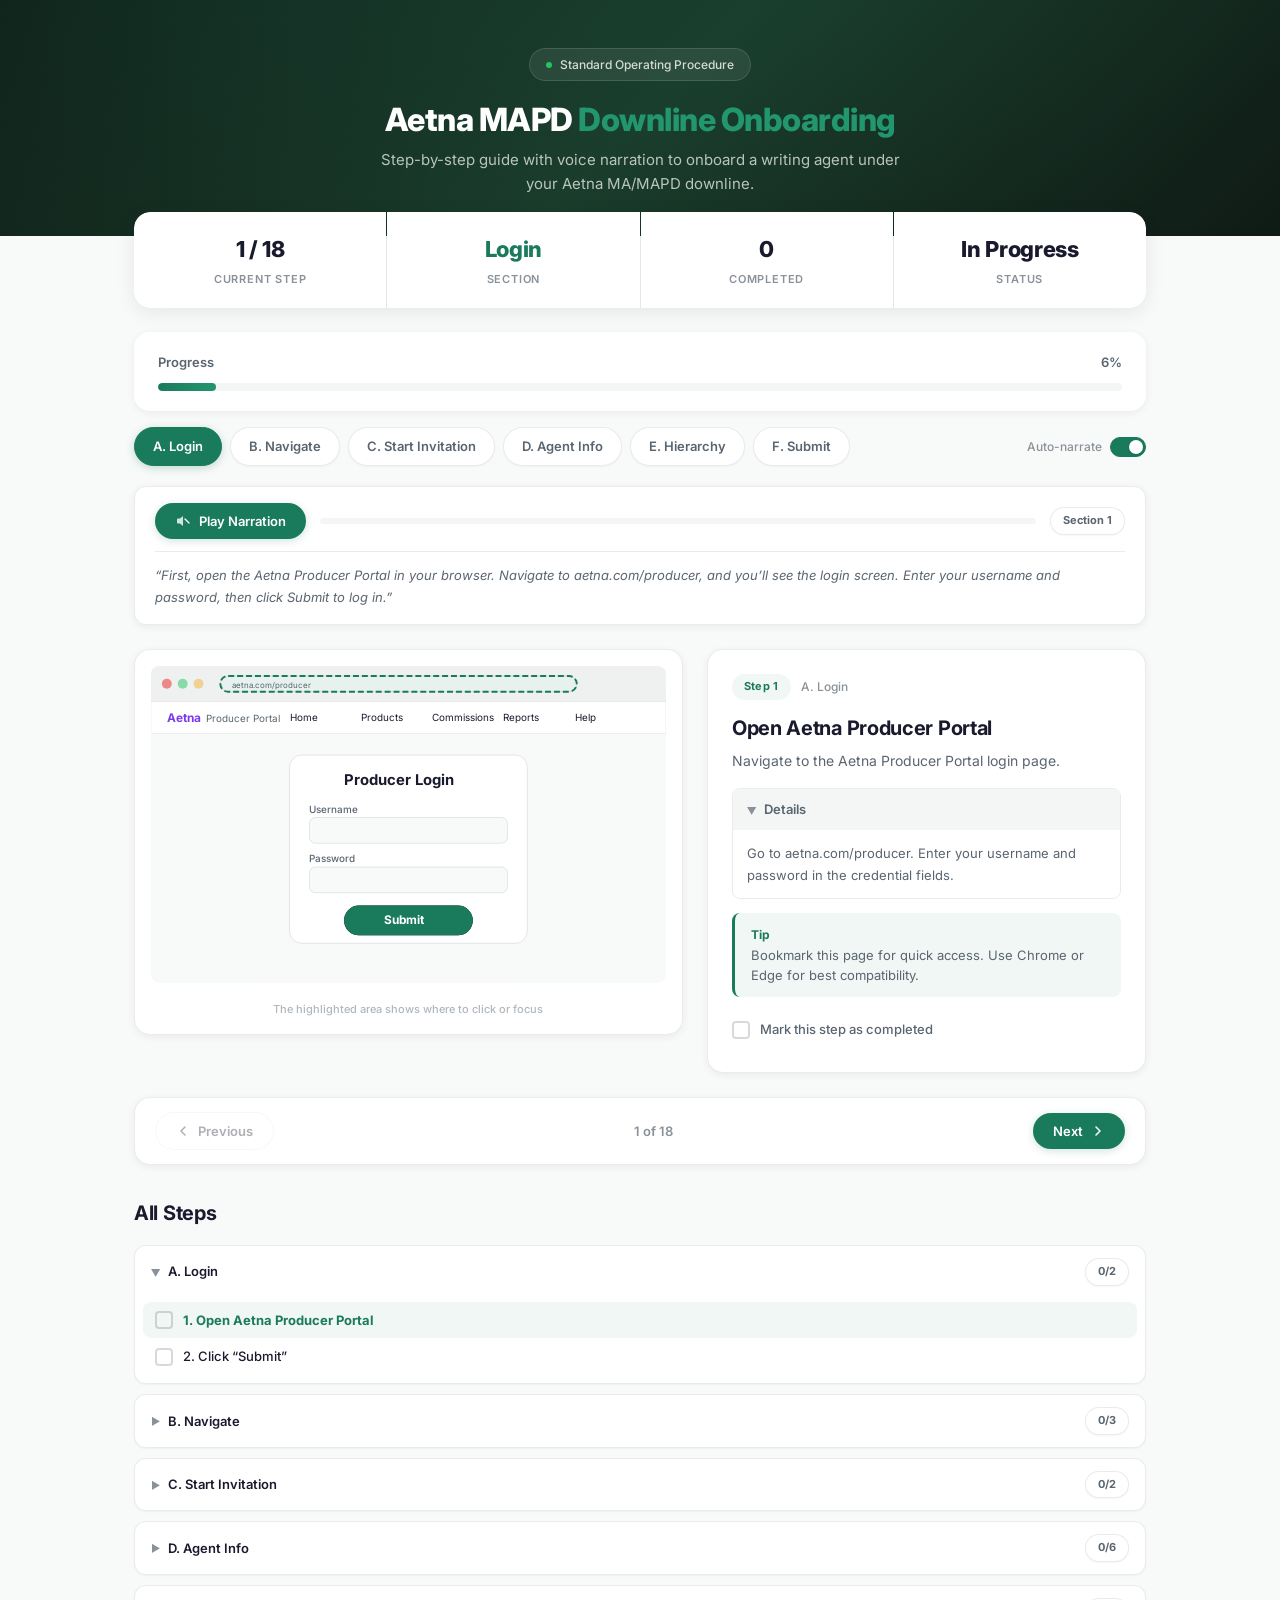
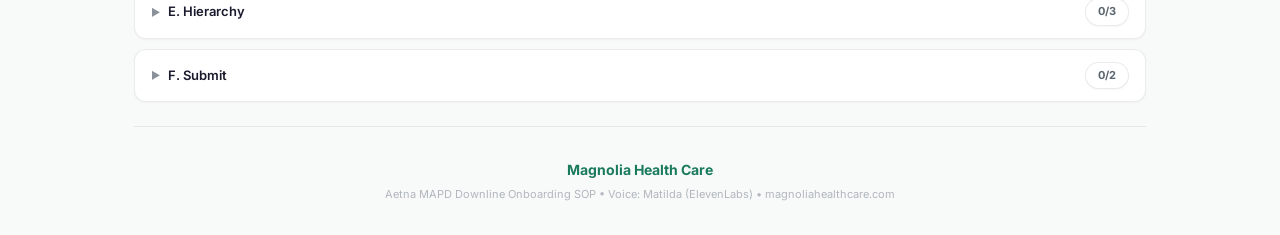
==== index.html @ 59db19f9 "Aetna MAPD Downline Onboarding SOP Made-with: Cursor" ====
<!DOCTYPE html>
<html lang="en">
<head>
<meta charset="UTF-8">
<meta name="viewport" content="width=device-width, initial-scale=1.0">
<title>Aetna MAPD Downline Onboarding — Magnolia Health Care</title>
<link rel="preconnect" href="https://fonts.googleapis.com">
<link href="https://fonts.googleapis.com/css2?family=Inter:wght@400;500;600;700;800&display=swap" rel="stylesheet">
<style>
  :root {
    --magnolia-green: #1a7a5c;
    --magnolia-green-light: #22966f;
    --magnolia-green-bg: rgba(26,122,92,0.06);
    --magnolia-green-bg-hover: rgba(26,122,92,0.10);
    --magnolia-dark: #0f1b15;
    --magnolia-navy: #1a1a2e;

    --bg: #ffffff;
    --bg-section: #f8faf9;
    --bg-card: #ffffff;
    --bg-hero: linear-gradient(135deg, #0f1b15 0%, #1a3a2a 50%, #0f1b15 100%);

    --text-primary: #1a1a2e;
    --text-secondary: #5a6570;
    --text-tertiary: #8a9199;
    --text-muted: #b0b7be;
    --text-on-dark: #ffffff;
    --text-on-dark-secondary: rgba(255,255,255,0.7);

    --stroke: rgba(0,0,0,0.08);
    --stroke-hover: rgba(0,0,0,0.15);
    --fill-light: #f4f6f5;
    --fill-hover: #eef1ef;

    --success: #1a7a5c;
    --success-bg: rgba(26,122,92,0.08);
    --warning: #d97706;
    --warning-bg: rgba(217,119,6,0.08);
    --danger: #dc2626;
    --danger-bg: rgba(220,38,38,0.06);

    --radius-lg: 16px;
    --radius: 12px;
    --radius-sm: 8px;
    --radius-xs: 6px;
    --radius-pill: 100px;

    --shadow-sm: 0 1px 2px rgba(0,0,0,0.04);
    --shadow: 0 2px 8px rgba(0,0,0,0.06);
    --shadow-lg: 0 4px 20px rgba(0,0,0,0.08);
  }

  * { margin: 0; padding: 0; box-sizing: border-box; }

  body {
    font-family: 'Inter', -apple-system, BlinkMacSystemFont, 'Segoe UI', Roboto, sans-serif;
    background: var(--bg-section);
    color: var(--text-primary);
    line-height: 1.6;
    -webkit-font-smoothing: antialiased;
  }

  /* Hero header */
  .hero {
    background: var(--bg-hero);
    padding: 48px 24px 40px;
    text-align: center;
    position: relative;
    overflow: hidden;
  }
  .hero::before {
    content: '';
    position: absolute;
    top: -50%;
    left: -20%;
    width: 140%;
    height: 200%;
    background: radial-gradient(ellipse at 30% 20%, rgba(26,122,92,0.15) 0%, transparent 60%);
    pointer-events: none;
  }
  .hero-inner { position: relative; max-width: 700px; margin: 0 auto; }
  .hero-badge {
    display: inline-flex; align-items: center; gap: 8px;
    background: rgba(255,255,255,0.08); border: 1px solid rgba(255,255,255,0.12);
    padding: 6px 16px; border-radius: var(--radius-pill);
    font-size: 12px; font-weight: 500; color: rgba(255,255,255,0.8);
    margin-bottom: 20px; backdrop-filter: blur(8px);
  }
  .hero-badge-dot { width: 6px; height: 6px; border-radius: 50%; background: #22c55e; }
  .hero h1 {
    font-size: 32px; font-weight: 800; color: var(--text-on-dark);
    letter-spacing: -0.5px; margin-bottom: 8px; line-height: 1.2;
  }
  .hero h1 span { color: var(--magnolia-green-light); }
  .hero p { font-size: 15px; color: var(--text-on-dark-secondary); max-width: 520px; margin: 0 auto; }

  /* Container */
  .container { max-width: 1060px; margin: 0 auto; padding: 0 24px; }
  .main-content { margin-top: -24px; position: relative; z-index: 1; }

  /* Stats strip */
  .stats-strip {
    display: grid; grid-template-columns: repeat(4, 1fr); gap: 1px;
    background: var(--stroke);
    border-radius: var(--radius-lg);
    overflow: hidden;
    box-shadow: var(--shadow-lg);
    margin-bottom: 24px;
  }
  .stat-cell {
    background: var(--bg-card);
    padding: 20px 16px;
    text-align: center;
  }
  .stat-cell:first-child { border-radius: var(--radius-lg) 0 0 var(--radius-lg); }
  .stat-cell:last-child { border-radius: 0 var(--radius-lg) var(--radius-lg) 0; }
  .stat-value {
    font-size: 22px; font-weight: 800; color: var(--text-primary);
    letter-spacing: -0.3px;
  }
  .stat-value.green { color: var(--magnolia-green); }
  .stat-label {
    font-size: 11px; font-weight: 600; color: var(--text-tertiary);
    text-transform: uppercase; letter-spacing: 0.8px; margin-top: 4px;
  }

  /* Progress section */
  .progress-card {
    background: var(--bg-card); border-radius: var(--radius-lg);
    padding: 20px 24px; box-shadow: var(--shadow);
    margin-bottom: 16px;
  }
  .progress-header { display: flex; justify-content: space-between; align-items: center; margin-bottom: 10px; }
  .progress-header span { font-size: 13px; font-weight: 600; color: var(--text-secondary); }
  .progress-pct { font-size: 13px; font-weight: 700; color: var(--magnolia-green); }
  .progress-track {
    width: 100%; height: 8px; border-radius: 4px;
    background: var(--fill-light); overflow: hidden;
  }
  .progress-fill {
    height: 100%; border-radius: 4px;
    background: linear-gradient(90deg, var(--magnolia-green), var(--magnolia-green-light));
    transition: width 0.5s cubic-bezier(0.4, 0, 0.2, 1);
  }

  /* Section nav pills */
  .nav-pills {
    display: flex; gap: 8px; flex-wrap: wrap; align-items: center;
    margin-bottom: 20px;
  }
  .pill {
    padding: 8px 18px; border-radius: var(--radius-pill);
    font-size: 13px; font-weight: 600;
    border: 1.5px solid var(--stroke); background: var(--bg-card);
    color: var(--text-secondary); cursor: pointer;
    transition: all 0.2s ease; white-space: nowrap;
    box-shadow: var(--shadow-sm);
  }
  .pill:hover { border-color: var(--magnolia-green); color: var(--magnolia-green); background: var(--magnolia-green-bg); }
  .pill.active {
    background: var(--magnolia-green); border-color: var(--magnolia-green);
    color: var(--text-on-dark); box-shadow: 0 2px 8px rgba(26,122,92,0.25);
  }
  .pill.done {
    background: var(--success-bg); border-color: var(--success);
    color: var(--success);
  }
  .pill.sm { padding: 4px 12px; font-size: 11px; font-weight: 700; }
  .spacer { flex: 1; }

  /* Toggle */
  .toggle-row { display: flex; align-items: center; gap: 8px; }
  .toggle-label { font-size: 12px; font-weight: 500; color: var(--text-tertiary); }
  .toggle {
    width: 36px; height: 20px; border-radius: 10px;
    background: var(--fill-light); border: 1.5px solid var(--stroke);
    cursor: pointer; position: relative; transition: all 0.2s;
  }
  .toggle.on { background: var(--magnolia-green); border-color: var(--magnolia-green); }
  .toggle::after {
    content: ''; position: absolute; top: 2px; left: 2px;
    width: 14px; height: 14px; border-radius: 50%;
    background: white; box-shadow: 0 1px 3px rgba(0,0,0,0.15);
    transition: transform 0.2s;
  }
  .toggle.on::after { transform: translateX(16px); }

  /* Audio player */
  .audio-card {
    background: var(--bg-card); border-radius: var(--radius);
    padding: 16px 20px; box-shadow: var(--shadow);
    border: 1px solid var(--stroke); margin-bottom: 24px;
  }
  .audio-controls { display: flex; align-items: center; gap: 14px; }
  .audio-track {
    flex: 1; height: 6px; border-radius: 3px;
    background: var(--fill-light); overflow: hidden;
  }
  .audio-fill {
    height: 100%; border-radius: 3px;
    background: linear-gradient(90deg, var(--magnolia-green), var(--magnolia-green-light));
    transition: width 0.15s linear;
  }
  .narration-text {
    font-size: 13px; color: var(--text-secondary);
    font-style: italic; margin-top: 12px; line-height: 1.7;
    padding-top: 12px; border-top: 1px solid var(--stroke);
  }

  /* Buttons */
  .btn {
    display: inline-flex; align-items: center; gap: 8px;
    padding: 10px 20px; border-radius: var(--radius-pill);
    font-size: 13px; font-weight: 600; font-family: inherit;
    border: none; cursor: pointer; transition: all 0.2s;
    white-space: nowrap;
  }
  .btn-primary {
    background: var(--magnolia-green); color: white;
    box-shadow: 0 2px 8px rgba(26,122,92,0.2);
  }
  .btn-primary:hover { background: var(--magnolia-green-light); box-shadow: 0 4px 12px rgba(26,122,92,0.3); }
  .btn-secondary {
    background: var(--bg-card); color: var(--text-primary);
    border: 1.5px solid var(--stroke); box-shadow: var(--shadow-sm);
  }
  .btn-secondary:hover { border-color: var(--stroke-hover); background: var(--fill-light); }
  .btn:disabled { opacity: 0.35; cursor: not-allowed; box-shadow: none; }

  /* Main layout */
  .main-grid {
    display: grid; grid-template-columns: 5fr 4fr;
    gap: 24px; align-items: start; margin-bottom: 24px;
  }

  /* Screen mock */
  .mock-card {
    background: var(--bg-card); border-radius: var(--radius-lg);
    padding: 16px; box-shadow: var(--shadow); border: 1px solid var(--stroke);
  }
  .mock-card svg { width: 100%; border-radius: var(--radius-sm); }
  .mock-caption {
    font-size: 11px; font-weight: 500; color: var(--text-muted);
    text-align: center; margin-top: 10px;
  }

  /* Step detail panel */
  .detail-panel {
    background: var(--bg-card); border-radius: var(--radius-lg);
    padding: 24px; box-shadow: var(--shadow); border: 1px solid var(--stroke);
  }
  .step-badge {
    display: inline-flex; padding: 4px 12px; border-radius: var(--radius-pill);
    background: var(--magnolia-green-bg); color: var(--magnolia-green);
    font-size: 11px; font-weight: 700; letter-spacing: 0.3px;
  }
  .step-section-label { font-size: 12px; color: var(--text-tertiary); font-weight: 500; }
  .step-meta { display: flex; align-items: center; gap: 10px; margin-bottom: 12px; }
  h2.step-title { font-size: 20px; font-weight: 700; letter-spacing: -0.3px; margin-bottom: 6px; color: var(--text-primary); }
  .step-desc { font-size: 14px; color: var(--text-secondary); margin-bottom: 16px; line-height: 1.6; }

  /* Details collapsible */
  .details-card {
    border: 1px solid var(--stroke); border-radius: var(--radius-sm);
    overflow: hidden; margin-bottom: 14px;
  }
  .details-header {
    padding: 10px 14px; font-size: 13px; font-weight: 600;
    color: var(--text-secondary); background: var(--fill-light);
    cursor: pointer; user-select: none;
    display: flex; align-items: center; gap: 8px; transition: background 0.15s;
  }
  .details-header:hover { background: var(--fill-hover); }
  .details-chevron { transition: transform 0.2s; font-size: 10px; color: var(--text-tertiary); }
  .details-chevron.open { transform: rotate(90deg); }
  .details-body { padding: 12px 14px; font-size: 13px; color: var(--text-secondary); line-height: 1.7; }
  .details-body.hidden { display: none; }

  /* Callouts */
  .callout {
    padding: 12px 16px; border-radius: var(--radius-sm);
    margin-bottom: 14px; border-left: 3px solid;
  }
  .callout.tip {
    background: var(--magnolia-green-bg); border-left-color: var(--magnolia-green);
  }
  .callout.warning {
    background: var(--danger-bg); border-left-color: var(--danger);
  }
  .callout-title { font-size: 12px; font-weight: 700; margin-bottom: 2px; }
  .callout.tip .callout-title { color: var(--magnolia-green); }
  .callout.warning .callout-title { color: var(--danger); }
  .callout-text { font-size: 13px; color: var(--text-secondary); line-height: 1.5; }

  /* Checkbox */
  .checkbox-row {
    display: flex; align-items: center; gap: 10px;
    cursor: pointer; user-select: none; padding: 8px 0;
  }
  .checkbox {
    width: 18px; height: 18px; border-radius: 4px;
    border: 2px solid var(--stroke-hover);
    display: flex; align-items: center; justify-content: center;
    flex-shrink: 0; transition: all 0.15s;
  }
  .checkbox.checked { background: var(--magnolia-green); border-color: var(--magnolia-green); }
  .checkbox-label { font-size: 13px; color: var(--text-secondary); font-weight: 500; }

  /* Navigation bar */
  .nav-bar {
    display: flex; align-items: center; gap: 12px;
    background: var(--bg-card); border-radius: var(--radius-lg);
    padding: 14px 20px; box-shadow: var(--shadow);
    border: 1px solid var(--stroke); margin-bottom: 32px;
  }
  .nav-counter { font-size: 13px; font-weight: 600; color: var(--text-tertiary); }

  /* Section heading */
  .section-heading {
    font-size: 20px; font-weight: 700; color: var(--text-primary);
    letter-spacing: -0.3px; margin-bottom: 16px;
  }

  /* Checklist cards */
  .checklist-card {
    background: var(--bg-card); border: 1px solid var(--stroke);
    border-radius: var(--radius); overflow: hidden;
    margin-bottom: 10px; box-shadow: var(--shadow-sm);
    transition: box-shadow 0.2s;
  }
  .checklist-card:hover { box-shadow: var(--shadow); }
  .checklist-header {
    padding: 12px 16px; display: flex; align-items: center;
    justify-content: space-between; cursor: pointer; user-select: none;
    transition: background 0.15s;
  }
  .checklist-header:hover { background: var(--fill-light); }
  .checklist-title {
    font-size: 13px; font-weight: 600; color: var(--text-primary);
    display: flex; align-items: center; gap: 8px;
  }
  .checklist-body { padding: 4px 8px 8px; }
  .checklist-body.hidden { display: none; }
  .step-row {
    display: flex; align-items: center; gap: 10px;
    padding: 8px 12px; border-radius: var(--radius-sm);
    cursor: pointer; transition: background 0.15s;
  }
  .step-row:hover { background: var(--fill-light); }
  .step-row.active { background: var(--magnolia-green-bg); }
  .step-row-label { font-size: 13px; font-weight: 500; color: var(--text-primary); }
  .step-row-label.done { text-decoration: line-through; color: var(--text-muted); }
  .step-row-label.current { font-weight: 700; color: var(--magnolia-green); }

  /* Footer */
  .footer {
    text-align: center; padding: 32px 24px;
    border-top: 1px solid var(--stroke); margin-top: 24px;
  }
  .footer-brand { font-size: 14px; font-weight: 700; color: var(--magnolia-green); margin-bottom: 4px; }
  .footer-text { font-size: 11px; color: var(--text-muted); }

  @keyframes pulse-border { 0%, 100% { opacity: 1; } 50% { opacity: 0.4; } }

  @media (max-width: 768px) {
    .main-grid { grid-template-columns: 1fr; }
    .stats-strip { grid-template-columns: repeat(2, 1fr); }
    .stat-cell:first-child { border-radius: var(--radius-lg) 0 0 0; }
    .stat-cell:nth-child(2) { border-radius: 0 var(--radius-lg) 0 0; }
    .stat-cell:nth-child(3) { border-radius: 0 0 0 var(--radius-lg); }
    .stat-cell:last-child { border-radius: 0 0 var(--radius-lg) 0; }
    .hero h1 { font-size: 24px; }
    .nav-pills { gap: 6px; }
    .pill { padding: 6px 14px; font-size: 12px; }
  }
</style>
</head>
<body>

<!-- Hero -->
<div class="hero">
  <div class="hero-inner">
    <div class="hero-badge"><div class="hero-badge-dot"></div>Standard Operating Procedure</div>
    <h1>Aetna MAPD <span>Downline Onboarding</span></h1>
    <p>Step-by-step guide with voice narration to onboard a writing agent under your Aetna MA/MAPD downline.</p>
  </div>
</div>

<div class="container">
  <div class="main-content" id="app"></div>
</div>

<script>
const SECTION_AUDIO = [
  "[data-uri]",
  "[data-uri]",
  "[data-uri]",
  "[data-uri]",
  "[data-uri]",
  "[data-uri]"
];

const NARRATION_TEXT = [
  "First, open the Aetna Producer Portal in your browser. Navigate to aetna.com/producer, and you\u2019ll see the login screen. Enter your username and password, then click Submit to log in.",
  "From the Producer Home dashboard, click Products in the top nav. Select Individual Medicare (MA/MAPD), then click Onboarding: manage downline cases in the sidebar.",
  "Click the link to launch the onboarding tool. Select Individual Invitation to onboard a single agent. Use Bulk Upload if you\u2019re onboarding multiple agents.",
  "Fill in the agent\u2019s legal first name, last name, email, NPN, last 4 of SSN, and date of birth. All fields must match their license records exactly.",
  "Select AG4 as the hierarchy level \u2014 this is standard for Magnolia writing agents. Then select LOA (Letter of Authorization) as the agreement type.",
  "Review all information carefully. Verify name, email, NPN, hierarchy (AG4), and agreement (LOA). Click Submit. Follow up with the agent within 48 hours."
];

const sections = [
  { title:"Login", icon:"A", steps:[
    {id:1,title:"Open Aetna Producer Portal",desc:"Navigate to the Aetna Producer Portal login page.",detail:"Go to aetna.com/producer. Enter your username and password in the credential fields.",tip:"Bookmark this page for quick access. Use Chrome or Edge for best compatibility.",mock:"login",hl:"url-bar"},
    {id:2,title:"Click \u201CSubmit\u201D",desc:"Click the Submit button to log in.",detail:"Make sure your username and password are correct. You\u2019ll be taken to the Producer Home dashboard.",warning:"If login fails, check credentials are current. Contact Aetna Producer Help Desk if locked out.",mock:"login",hl:"submit-btn"},
  ]},
  { title:"Navigate", icon:"B", steps:[
    {id:3,title:"Click \u201CProducts\u201D",desc:"Click the Products tab in the top navigation.",detail:"Look for \u201CProducts\u201D \u2014 it opens a dropdown with all available product lines.",mock:"nav",hl:"products-tab"},
    {id:4,title:"Select \u201CIndividual Medicare\u201D",desc:"In the Products dropdown, click Individual Medicare (MA/MAPD).",detail:"This takes you to the Medicare section for enrollments, onboarding, and commissions.",mock:"products",hl:"medicare-option"},
    {id:5,title:"Select \u201COnboarding\u201D",desc:"Click the Onboarding link in the sidebar.",detail:"Opens the downline management tool.",tip:"If you don\u2019t see this option, your account may need additional permissions.",mock:"onboarding",hl:"onboarding-link"},
  ]},
  { title:"Start Invitation", icon:"C", steps:[
    {id:6,title:"Open the Onboarding Tool",desc:"Click the link to launch the onboarding interface.",detail:"Opens the full tool for sending invitations and tracking status.",mock:"onboarding",hl:"launch-link"},
    {id:7,title:"Click \u201CIndividual Invitation\u201D",desc:"Select Individual Invitation to onboard one agent.",detail:"Choose Individual Invitation for one agent. Use Bulk Upload for multiple agents.",tip:"Use Bulk Upload for onboarding multiple agents simultaneously.",mock:"invitation",hl:"individual-btn"},
  ]},
  { title:"Agent Info", icon:"D", steps:[
    {id:8,title:"Enter First Name",desc:"Type the agent\u2019s legal first name.",detail:"Must match their insurance license exactly.",mock:"form",hl:"first-name"},
    {id:9,title:"Enter Last Name",desc:"Type the agent\u2019s legal last name.",detail:"Must match NPN and license records.",mock:"form",hl:"last-name"},
    {id:10,title:"Enter Email",desc:"Enter the agent\u2019s email address.",detail:"Onboarding instructions go to this email.",warning:"Double-check the email. Agent can\u2019t complete onboarding without it.",mock:"form",hl:"email"},
    {id:11,title:"Enter NPN",desc:"Enter the National Producer Number.",detail:"Unique identifier from NIPR. Verify at nipr.com.",tip:"Verify NPN at nipr.com/PProducerLookup before entering.",mock:"form",hl:"npn"},
    {id:12,title:"Enter SSN (last 4)",desc:"Enter last 4 digits of the agent\u2019s SSN.",detail:"For identity verification. Only last 4 required.",mock:"form",hl:"ssn"},
    {id:13,title:"Enter Date of Birth",desc:"Enter DOB in MM/DD/YYYY format.",detail:"Another identity verification field.",mock:"form",hl:"dob"},
  ]},
  { title:"Hierarchy", icon:"E", steps:[
    {id:14,title:"Open Hierarchy Dropdown",desc:"Click the hierarchy level dropdown.",detail:"Determines where the agent sits in your org hierarchy.",mock:"hierarchy",hl:"hierarchy-dropdown"},
    {id:15,title:"Select \u201CAG4\u201D",desc:"Choose AG4 from the hierarchy options.",detail:"Standard level for writing agents in Magnolia\u2019s downline.",warning:"Always select AG4. Wrong level = commission routing issues.",mock:"hierarchy",hl:"ag4-option"},
    {id:16,title:"Select \u201CLOA\u201D",desc:"Choose LOA as agreement type.",detail:"LOA authorizes the agent to sell Aetna MA/MAPD under your downline.",mock:"loa",hl:"loa-option"},
  ]},
  { title:"Submit", icon:"F", steps:[
    {id:17,title:"Review All Information",desc:"Verify all fields before submission.",detail:"Check: name matches license, email correct, NPN valid, hierarchy AG4, agreement LOA.",tip:"Take a screenshot for your records before submitting.",mock:"submit",hl:"review-area"},
    {id:18,title:"Submit the Invitation",desc:"Click Submit to send the onboarding invitation.",detail:"Aetna emails the invitation. Agent must complete onboarding before writing business.",tip:"Follow up with the agent within 48 hours.",mock:"submit",hl:"submit-final"},
  ]},
];

const allSteps = sections.flatMap(s => s.steps);
const totalSteps = allSteps.length;
let state = { currentStep:0, completed:new Set(), autoNarrate:true, detailsOpen:true, currentAudio:null, audioPlaying:false, audioSection:-1, audioProgress:0, expandedSections:new Set([0]), prevSection:-1 };

function getSectionIdx(si) { let c=0; for(let i=0;i<sections.length;i++){c+=sections[i].steps.length;if(si<c)return i;} return sections.length-1; }
function getSectionStartIdx(si) { let c=0; for(let i=0;i<si;i++) c+=sections[i].steps.length; return c; }

function playAudio(si) {
  if(state.currentAudio){state.currentAudio.pause();state.currentAudio=null;}
  const a=new Audio(SECTION_AUDIO[si]);state.currentAudio=a;state.audioSection=si;state.audioPlaying=true;state.audioProgress=0;
  a.addEventListener('timeupdate',()=>{if(a.duration){state.audioProgress=a.currentTime/a.duration;updateAudioBar();}});
  a.addEventListener('ended',()=>{state.audioPlaying=false;state.audioProgress=1;render();});
  a.play().catch(()=>{state.audioPlaying=false;render();});render();
}
function pauseAudio(){if(state.currentAudio)state.currentAudio.pause();state.audioPlaying=false;render();}
function resumeAudio(){if(state.currentAudio){state.currentAudio.play();state.audioPlaying=true;render();}}
function updateAudioBar(){const f=document.getElementById('audio-fill');if(f)f.style.width=(state.audioProgress*100)+'%';}
function goTo(idx){state.currentStep=Math.max(0,Math.min(idx,totalSteps-1));const ns=getSectionIdx(state.currentStep);if(state.autoNarrate&&ns!==state.prevSection)playAudio(ns);state.prevSection=ns;state.expandedSections=new Set([ns]);render();}
function toggleComplete(id){if(state.completed.has(id))state.completed.delete(id);else state.completed.add(id);render();}

function buildMockSVG(mock, hl) {
  const a='#1a7a5c',bg='#f8faf9',chr='#eef1ef',stk='rgba(0,0,0,0.1)',tp='#1a1a2e',ts='#5a6570',f2='rgba(0,0,0,0.03)',f3='rgba(0,0,0,0.02)';
  const hlA=(z)=>z===hl?`fill="${a}" fill-opacity="0.1" stroke="${a}" stroke-width="2" stroke-dasharray="6,3" style="animation:pulse-border 1.5s ease-in-out infinite"`:'';
  let s=`<svg viewBox="0 0 520 320" xmlns="http://www.w3.org/2000/svg"><style>@keyframes pulse-border{0%,100%{opacity:1}50%{opacity:.4}}</style>
    <rect width="520" height="320" fill="${bg}" rx="8"/>
    <rect width="520" height="36" fill="${chr}" rx="8 8 0 0"/>
    <rect x="0" y="28" width="520" height="8" fill="${chr}"/>
    <circle cx="16" cy="18" r="5" fill="#ef4444" fill-opacity="0.6"/><circle cx="32" cy="18" r="5" fill="#22c55e" fill-opacity="0.5"/><circle cx="48" cy="18" r="5" fill="#f59e0b" fill-opacity="0.4"/>
    <rect x="70" y="10" width="360" height="16" rx="8" fill="white" stroke="${stk}"/>
    <text x="82" y="22" font-size="8" fill="${ts}" font-family="Inter,system-ui">aetna.com/producer</text>
    <rect y="36" width="520" height="32" fill="white" stroke="${stk}" stroke-width="0.5"/>
    <text x="16" y="57" font-size="12" fill="#7c3aed" font-weight="bold" font-family="Inter,system-ui">Aetna</text>
    <text x="56" y="57" font-size="10" fill="${ts}" font-family="Inter,system-ui">Producer Portal</text>`;

  const tabs=["Home","Products","Commissions","Reports","Help"];
  tabs.forEach((t,i)=>{
    const x=140+i*72;
    if(t==="Products"&&hl==="products-tab") s+=`<rect x="${x-6}" y="41" width="66" height="24" rx="4" ${hlA("products-tab")}/>`;
    s+=`<text x="${x}" y="56" font-size="10" fill="${t==="Products"&&hl==="products-tab"?a:tp}" font-weight="${t==="Products"&&hl==="products-tab"?"bold":"normal"}" font-family="Inter,system-ui">${t}</text>`;
  });

  if(mock==="login"){
    s+=`<rect x="140" y="90" width="240" height="190" rx="12" fill="white" stroke="${stk}"/>
      <text x="195" y="120" font-size="15" fill="${tp}" font-weight="bold" font-family="Inter,system-ui">Producer Login</text>
      <text x="160" y="148" font-size="10" fill="${ts}" font-weight="500" font-family="Inter,system-ui">Username</text>
      <rect x="160" y="153" width="200" height="26" rx="6" fill="${bg}" stroke="${stk}"/>
      <text x="160" y="198" font-size="10" fill="${ts}" font-weight="500" font-family="Inter,system-ui">Password</text>
      <rect x="160" y="203" width="200" height="26" rx="6" fill="${bg}" stroke="${stk}"/>
      <rect x="195" y="242" width="130" height="30" rx="15" ${hlA("submit-btn")}/>
      <rect x="195" y="242" width="130" height="30" rx="15" fill="${a}"/>
      <text x="235" y="261" font-size="12" fill="white" font-weight="bold" font-family="Inter,system-ui">Submit</text>
      <rect x="70" y="10" width="360" height="16" rx="8" ${hlA("url-bar")}/>`;
  } else if(mock==="nav"){
    s+=`<rect x="134" y="41" width="66" height="24" rx="4" ${hlA("products-tab")}/>
      <rect x="130" y="67" width="170" height="140" rx="8" fill="white" stroke="${stk}"/>
      <text x="144" y="88" font-size="11" fill="${tp}" font-weight="bold" font-family="Inter,system-ui">Product Lines</text>
      <line x1="144" y1="95" x2="288" y2="95" stroke="${stk}"/>`;
    ["Commercial","Individual Medicare","Dental / Vision","Pharmacy"].forEach((item,i)=>{
      if(item==="Individual Medicare") s+=`<rect x="134" y="${98+i*28}" width="162" height="24" rx="4" ${hlA("medicare-option")}/>`;
      s+=`<text x="148" y="${114+i*28}" font-size="10" fill="${item==='Individual Medicare'?a:tp}" font-weight="${item==='Individual Medicare'?'600':'normal'}" font-family="Inter,system-ui">${item==='Individual Medicare'?'Individual Medicare (MA/MAPD)':item}</text>`;
    });
  } else if(mock==="products"){
    s+=`<text x="20" y="86" font-size="15" fill="${tp}" font-weight="bold" font-family="Inter,system-ui">Individual Medicare (MA/MAPD)</text>
      <line x1="20" y1="96" x2="500" y2="96" stroke="${stk}"/>
      <rect x="20" y="106" width="170" height="200" rx="8" fill="white" stroke="${stk}"/>
      <text x="34" y="128" font-size="11" fill="${tp}" font-weight="bold" font-family="Inter,system-ui">Menu</text>`;
    ["Enrollment Status","Commission Inquiry","Onboarding","Training","Resources"].forEach((item,i)=>{
      if(item==="Onboarding") s+=`<rect x="24" y="${136+i*30}" width="162" height="24" rx="4" ${hlA("onboarding-link")}/>`;
      s+=`<text x="38" y="${152+i*30}" font-size="10" fill="${item==='Onboarding'?a:ts}" font-weight="${item==='Onboarding'?'600':'normal'}" font-family="Inter,system-ui">${item==='Onboarding'?'Onboarding: manage downline':item}</text>`;
    });
  } else if(mock==="onboarding"){
    s+=`<text x="20" y="86" font-size="15" fill="${tp}" font-weight="bold" font-family="Inter,system-ui">Downline Case Management</text>
      <line x1="20" y1="96" x2="500" y2="96" stroke="${stk}"/>
      <rect x="20" y="110" width="270" height="30" rx="8" ${hlA("launch-link")}/>
      <text x="32" y="130" font-size="11" fill="${a}" font-weight="600" font-family="Inter,system-ui" text-decoration="underline">Launch Onboarding Management Tool</text>
      <rect x="20" y="156" width="480" height="110" rx="10" fill="white" stroke="${stk}"/>
      <text x="40" y="184" font-size="11" fill="${tp}" font-family="Inter,system-ui">Pending Invitations: 3</text>
      <text x="40" y="206" font-size="11" fill="${tp}" font-family="Inter,system-ui">Completed This Month: 12</text>
      <text x="40" y="228" font-size="11" fill="${tp}" font-family="Inter,system-ui">In Progress: 5</text>`;
  } else if(mock==="invitation"){
    s+=`<text x="20" y="86" font-size="15" fill="${tp}" font-weight="bold" font-family="Inter,system-ui">Send Onboarding Invitation</text>
      <line x1="20" y1="96" x2="500" y2="96" stroke="${stk}"/>
      <text x="20" y="120" font-size="11" fill="${ts}" font-family="Inter,system-ui">Choose invitation type:</text>
      <rect x="20" y="132" width="210" height="56" rx="10" ${hlA("individual-btn")}/>
      <rect x="20" y="132" width="210" height="56" rx="10" fill="${hl==='individual-btn'?'rgba(26,122,92,0.04)':'white'}" stroke="${hl==='individual-btn'?a:stk}" stroke-width="${hl==='individual-btn'?2:1}"/>
      <text x="52" y="158" font-size="12" fill="${tp}" font-weight="bold" font-family="Inter,system-ui">Individual Invitation</text>
      <text x="52" y="174" font-size="9" fill="${ts}" font-family="Inter,system-ui">Onboard one agent at a time</text>
      <rect x="250" y="132" width="210" height="56" rx="10" fill="white" stroke="${stk}"/>
      <text x="296" y="158" font-size="12" fill="${tp}" font-weight="bold" font-family="Inter,system-ui">Bulk Upload</text>
      <text x="282" y="174" font-size="9" fill="${ts}" font-family="Inter,system-ui">Upload a spreadsheet of agents</text>`;
  } else if(mock==="form"){
    s+=`<text x="20" y="86" font-size="15" fill="${tp}" font-weight="bold" font-family="Inter,system-ui">Agent Information</text>
      <line x1="20" y1="96" x2="500" y2="96" stroke="${stk}"/>`;
    [{l:"First Name *",x:30,y:125,fx:30,fy:130,fw:220,z:"first-name"},{l:"Last Name *",x:270,y:125,fx:270,fy:130,fw:220,z:"last-name"},{l:"Email Address *",x:30,y:185,fx:30,fy:190,fw:460,z:"email"},{l:"NPN *",x:30,y:245,fx:30,fy:250,fw:220,z:"npn"},{l:"SSN (last 4) *",x:270,y:245,fx:270,fy:250,fw:100,z:"ssn"},{l:"DOB *",x:390,y:245,fx:390,fy:250,fw:100,z:"dob"}].forEach(f=>{
      s+=`<text x="${f.x}" y="${f.y}" font-size="10" fill="${ts}" font-weight="500" font-family="Inter,system-ui">${f.l}</text>`;
      const isH=f.z===hl;
      s+=`<rect x="${f.fx}" y="${f.fy}" width="${f.fw}" height="28" rx="6" ${hlA(f.z)}/>`;
      s+=`<rect x="${f.fx}" y="${f.fy}" width="${f.fw}" height="28" rx="6" fill="${isH?'white':bg}" stroke="${isH?a:stk}" stroke-width="${isH?2:1}"/>`;
    });
    if(hl==="dob") s+=`<text x="398" y="270" font-size="9" fill="${ts}" fill-opacity="0.5" font-family="Inter,system-ui">MM/DD/YYYY</text>`;
  } else if(mock==="hierarchy"){
    s+=`<text x="20" y="86" font-size="15" fill="${tp}" font-weight="bold" font-family="Inter,system-ui">Hierarchy &amp; Agreement</text>
      <line x1="20" y1="96" x2="500" y2="96" stroke="${stk}"/>
      <text x="30" y="125" font-size="10" fill="${ts}" font-weight="500" font-family="Inter,system-ui">Hierarchy Level *</text>
      <rect x="30" y="130" width="220" height="28" rx="6" ${hlA("hierarchy-dropdown")}/>
      <rect x="30" y="130" width="220" height="28" rx="6" fill="white" stroke="${hl==='hierarchy-dropdown'?a:stk}"/>
      <text x="44" y="149" font-size="10" fill="${ts}" font-family="Inter,system-ui">Select level...</text>`;
    if(hl==="ag4-option"){
      s+=`<rect x="30" y="162" width="220" height="108" rx="8" fill="white" stroke="${stk}"/>`;
      ["AG1 \u2014 Agency","AG2 \u2014 Manager","AG3 \u2014 Team Lead","AG4 \u2014 Writing Agent"].forEach((opt,i)=>{
        if(opt.includes("AG4")) s+=`<rect x="34" y="${166+i*26}" width="212" height="24" rx="4" fill="${a}" fill-opacity="0.08"/>`;
        s+=`<text x="46" y="${182+i*26}" font-size="10" fill="${opt.includes('AG4')?a:tp}" font-weight="${opt.includes('AG4')?'bold':'normal'}" font-family="Inter,system-ui">${opt}</text>`;
      });
    }
    s+=`<text x="300" y="125" font-size="10" fill="${ts}" font-weight="500" font-family="Inter,system-ui">Agreement Type *</text>
      <rect x="300" y="130" width="180" height="28" rx="6" fill="white" stroke="${stk}"/>
      <text x="314" y="149" font-size="10" fill="${ts}" font-family="Inter,system-ui">Select type...</text>`;
  } else if(mock==="loa"){
    s+=`<text x="20" y="86" font-size="15" fill="${tp}" font-weight="bold" font-family="Inter,system-ui">Hierarchy &amp; Agreement</text>
      <line x1="20" y1="96" x2="500" y2="96" stroke="${stk}"/>
      <text x="30" y="125" font-size="10" fill="${ts}" font-weight="500" font-family="Inter,system-ui">Hierarchy Level *</text>
      <rect x="30" y="130" width="220" height="28" rx="6" fill="white" stroke="${stk}"/>
      <text x="44" y="149" font-size="10" fill="${a}" font-weight="bold" font-family="Inter,system-ui">AG4 \u2014 Writing Agent</text>
      <text x="300" y="125" font-size="10" fill="${ts}" font-weight="500" font-family="Inter,system-ui">Agreement Type *</text>
      <rect x="300" y="130" width="180" height="28" rx="6" ${hlA("loa-option")}/>
      <rect x="300" y="130" width="180" height="28" rx="6" fill="white" stroke="${hl==='loa-option'?a:stk}"/>
      <rect x="300" y="162" width="180" height="78" rx="8" fill="white" stroke="${stk}"/>`;
    ["LOA \u2014 Letter of Authorization","GA \u2014 General Agent","Direct Contract"].forEach((opt,i)=>{
      if(opt.includes("LOA")) s+=`<rect x="304" y="${166+i*24}" width="172" height="22" rx="4" fill="${a}" fill-opacity="0.08"/>`;
      s+=`<text x="316" y="${181+i*24}" font-size="10" fill="${opt.includes('LOA')?a:tp}" font-weight="${opt.includes('LOA')?'bold':'normal'}" font-family="Inter,system-ui">${opt}</text>`;
    });
  } else if(mock==="submit"){
    s+=`<text x="20" y="86" font-size="15" fill="${tp}" font-weight="bold" font-family="Inter,system-ui">Review &amp; Submit</text>
      <line x1="20" y1="96" x2="500" y2="96" stroke="${stk}"/>
      <rect x="20" y="106" width="480" height="155" rx="10" ${hlA("review-area")}/>
      <rect x="20" y="106" width="480" height="155" rx="10" fill="white" stroke="${stk}"/>`;
    [["First Name:","John"],["Last Name:","Smith"],["Email:","john.smith@example.com"],["NPN:","12345678"],["Hierarchy:","AG4 \u2014 Writing Agent"],["Agreement:","LOA"]].forEach(([l,v],i)=>{
      s+=`<text x="42" y="${130+i*22}" font-size="10" fill="${ts}" font-family="Inter,system-ui">${l}</text>`;
      s+=`<text x="165" y="${130+i*22}" font-size="10" fill="${tp}" font-weight="bold" font-family="Inter,system-ui">${v}</text>`;
    });
    s+=`<rect x="195" y="274" width="130" height="34" rx="17" ${hlA("submit-final")}/>
      <rect x="195" y="274" width="130" height="34" rx="17" fill="${a}"/>
      <text x="228" y="296" font-size="13" fill="white" font-weight="bold" font-family="Inter,system-ui">Submit</text>`;
  }
  s+='</svg>';return s;
}

function render() {
  const step=allSteps[state.currentStep], si=getSectionIdx(state.currentStep);
  const isN=state.audioPlaying&&state.audioSection===si, pct=Math.round(((state.currentStep+1)/totalSteps)*100);
  const chk='<svg width="10" height="10" viewBox="0 0 10 10" fill="none"><path d="M2 5l2.5 2.5L8 3" stroke="white" stroke-width="1.5" stroke-linecap="round" stroke-linejoin="round"/></svg>';

  let h=`
    <div class="stats-strip">
      <div class="stat-cell"><div class="stat-value">${state.currentStep+1} / ${totalSteps}</div><div class="stat-label">Current Step</div></div>
      <div class="stat-cell"><div class="stat-value green">${sections[si].title}</div><div class="stat-label">Section</div></div>
      <div class="stat-cell"><div class="stat-value${state.completed.size===totalSteps?' green':''}">${state.completed.size}</div><div class="stat-label">Completed</div></div>
      <div class="stat-cell"><div class="stat-value${state.completed.size===totalSteps?' green':''}">${state.completed.size===totalSteps?'Done':'In Progress'}</div><div class="stat-label">Status</div></div>
    </div>

    <div class="progress-card">
      <div class="progress-header"><span>Progress</span><span class="progress-pct">${pct}%</span></div>
      <div class="progress-track"><div class="progress-fill" style="width:${pct}%"></div></div>
    </div>

    <div class="nav-pills">`;
  sections.forEach((sec,i)=>{
    const allDone=sec.steps.every(s=>state.completed.has(s.id));
    h+=`<div class="pill ${allDone?'done':(i===si?'active':'')}" onclick="goTo(${getSectionStartIdx(i)})">${sec.icon}. ${sec.title}</div>`;
  });
  h+=`<div class="spacer"></div><div class="toggle-row"><span class="toggle-label">Auto-narrate</span><div class="toggle${state.autoNarrate?' on':''}" onclick="state.autoNarrate=!state.autoNarrate;render()"></div></div></div>

    <div class="audio-card">
      <div class="audio-controls">
        <button class="btn ${isN?'btn-secondary':'btn-primary'}" onclick="${isN?'pauseAudio()':(state.audioSection===si&&!state.audioPlaying?'resumeAudio()':`playAudio(${si})`)}">
          <svg width="16" height="16" viewBox="0 0 16 16" fill="none"><path d="M3 5.5h2l3-2.5v10l-3-2.5H3a1 1 0 01-1-1v-3a1 1 0 011-1z" fill="currentColor" fill-opacity="0.8"/>${isN?'<g stroke="currentColor" stroke-width="1.2" stroke-linecap="round"><path d="M10.5 5.5a3 3 0 010 5"/><path d="M12 4a5 5 0 010 8"/></g>':'<line x1="10" y1="6" x2="14" y2="10" stroke="currentColor" stroke-width="1.2" stroke-linecap="round"/>'}</svg>
          ${isN?'Pause Narration':'Play Narration'}
        </button>
        <div class="audio-track"><div class="audio-fill" id="audio-fill" style="width:${state.audioSection===si?state.audioProgress*100:0}%"></div></div>
        <div class="pill sm ${isN?'active':''}">Section ${si+1}</div>
      </div>
      <div class="narration-text">\u201C${NARRATION_TEXT[si]}\u201D</div>
    </div>

    <div class="main-grid">
      <div class="mock-card">${buildMockSVG(step.mock,step.hl)}<div class="mock-caption">The highlighted area shows where to click or focus</div></div>
      <div class="detail-panel">
        <div class="step-meta"><div class="step-badge">Step ${step.id}</div><span class="step-section-label">${sections[si].icon}. ${sections[si].title}</span></div>
        <h2 class="step-title">${step.title}</h2>
        <p class="step-desc">${step.desc}</p>
        <div class="details-card">
          <div class="details-header" onclick="state.detailsOpen=!state.detailsOpen;render()"><span class="details-chevron ${state.detailsOpen?'open':''}">&#9654;</span>Details</div>
          <div class="details-body ${state.detailsOpen?'':'hidden'}">${step.detail}</div>
        </div>`;
  if(step.tip) h+=`<div class="callout tip"><div class="callout-title">Tip</div><div class="callout-text">${step.tip}</div></div>`;
  if(step.warning) h+=`<div class="callout warning"><div class="callout-title">Warning</div><div class="callout-text">${step.warning}</div></div>`;
  const ck=state.completed.has(step.id);
  h+=`<div class="checkbox-row" onclick="toggleComplete(${step.id})"><div class="checkbox ${ck?'checked':''}">${ck?chk:''}</div><span class="checkbox-label">Mark this step as completed</span></div></div></div>

    <div class="nav-bar">
      <button class="btn btn-secondary" onclick="goTo(${state.currentStep-1})" ${state.currentStep===0?'disabled':''}>
        <svg width="14" height="14" viewBox="0 0 14 14" fill="none"><path d="M9 3L5 7l4 4" stroke="currentColor" stroke-width="1.5" stroke-linecap="round" stroke-linejoin="round"/></svg>Previous
      </button>
      <div class="spacer"></div>
      <span class="nav-counter">${state.currentStep+1} of ${totalSteps}</span>
      <div class="spacer"></div>
      <button class="btn btn-primary" onclick="goTo(${state.currentStep+1})" ${state.currentStep===totalSteps-1?'disabled':''}>
        Next<svg width="14" height="14" viewBox="0 0 14 14" fill="none"><path d="M5 3l4 4-4 4" stroke="currentColor" stroke-width="1.5" stroke-linecap="round" stroke-linejoin="round"/></svg>
      </button>
    </div>

    <h2 class="section-heading">All Steps</h2>`;

  sections.forEach((sec,sIdx)=>{
    const dc=sec.steps.filter(s=>state.completed.has(s.id)).length,isO=state.expandedSections.has(sIdx);
    h+=`<div class="checklist-card">
      <div class="checklist-header" onclick="state.expandedSections.has(${sIdx})?state.expandedSections.delete(${sIdx}):state.expandedSections.add(${sIdx});render()">
        <div class="checklist-title"><span class="details-chevron ${isO?'open':''}" style="font-size:10px">&#9654;</span>${sec.icon}. ${sec.title}</div>
        <div class="pill sm ${dc===sec.steps.length?'done':''}">${dc}/${sec.steps.length}</div>
      </div>
      <div class="checklist-body ${isO?'':'hidden'}">`;
    sec.steps.forEach(s=>{
      const gi=getSectionStartIdx(sIdx)+sec.steps.indexOf(s),isA=gi===state.currentStep,isD=state.completed.has(s.id);
      h+=`<div class="step-row ${isA?'active':''}" onclick="goTo(${gi})">
        <div class="checkbox ${isD?'checked':''}" onclick="event.stopPropagation();toggleComplete(${s.id})">${isD?chk:''}</div>
        <span class="step-row-label ${isD?'done':''} ${isA?'current':''}">${s.id}. ${s.title}</span></div>`;
    });
    h+=`</div></div>`;
  });

  h+=`<div class="footer"><div class="footer-brand">Magnolia Health Care</div><div class="footer-text">Aetna MAPD Downline Onboarding SOP &bull; Voice: Matilda (ElevenLabs) &bull; magnoliahealthcare.com</div></div>`;

  document.getElementById('app').innerHTML=h;
}

document.addEventListener('keydown',e=>{
  if(e.key==='ArrowRight'||e.key==='ArrowDown'){e.preventDefault();goTo(state.currentStep+1);}
  if(e.key==='ArrowLeft'||e.key==='ArrowUp'){e.preventDefault();goTo(state.currentStep-1);}
  if(e.key===' '){e.preventDefault();const si=getSectionIdx(state.currentStep);state.audioPlaying?pauseAudio():(state.audioSection===si?resumeAudio():playAudio(si));}
});

render();
if(state.autoNarrate) playAudio(0);
</script>
</body>
</html>
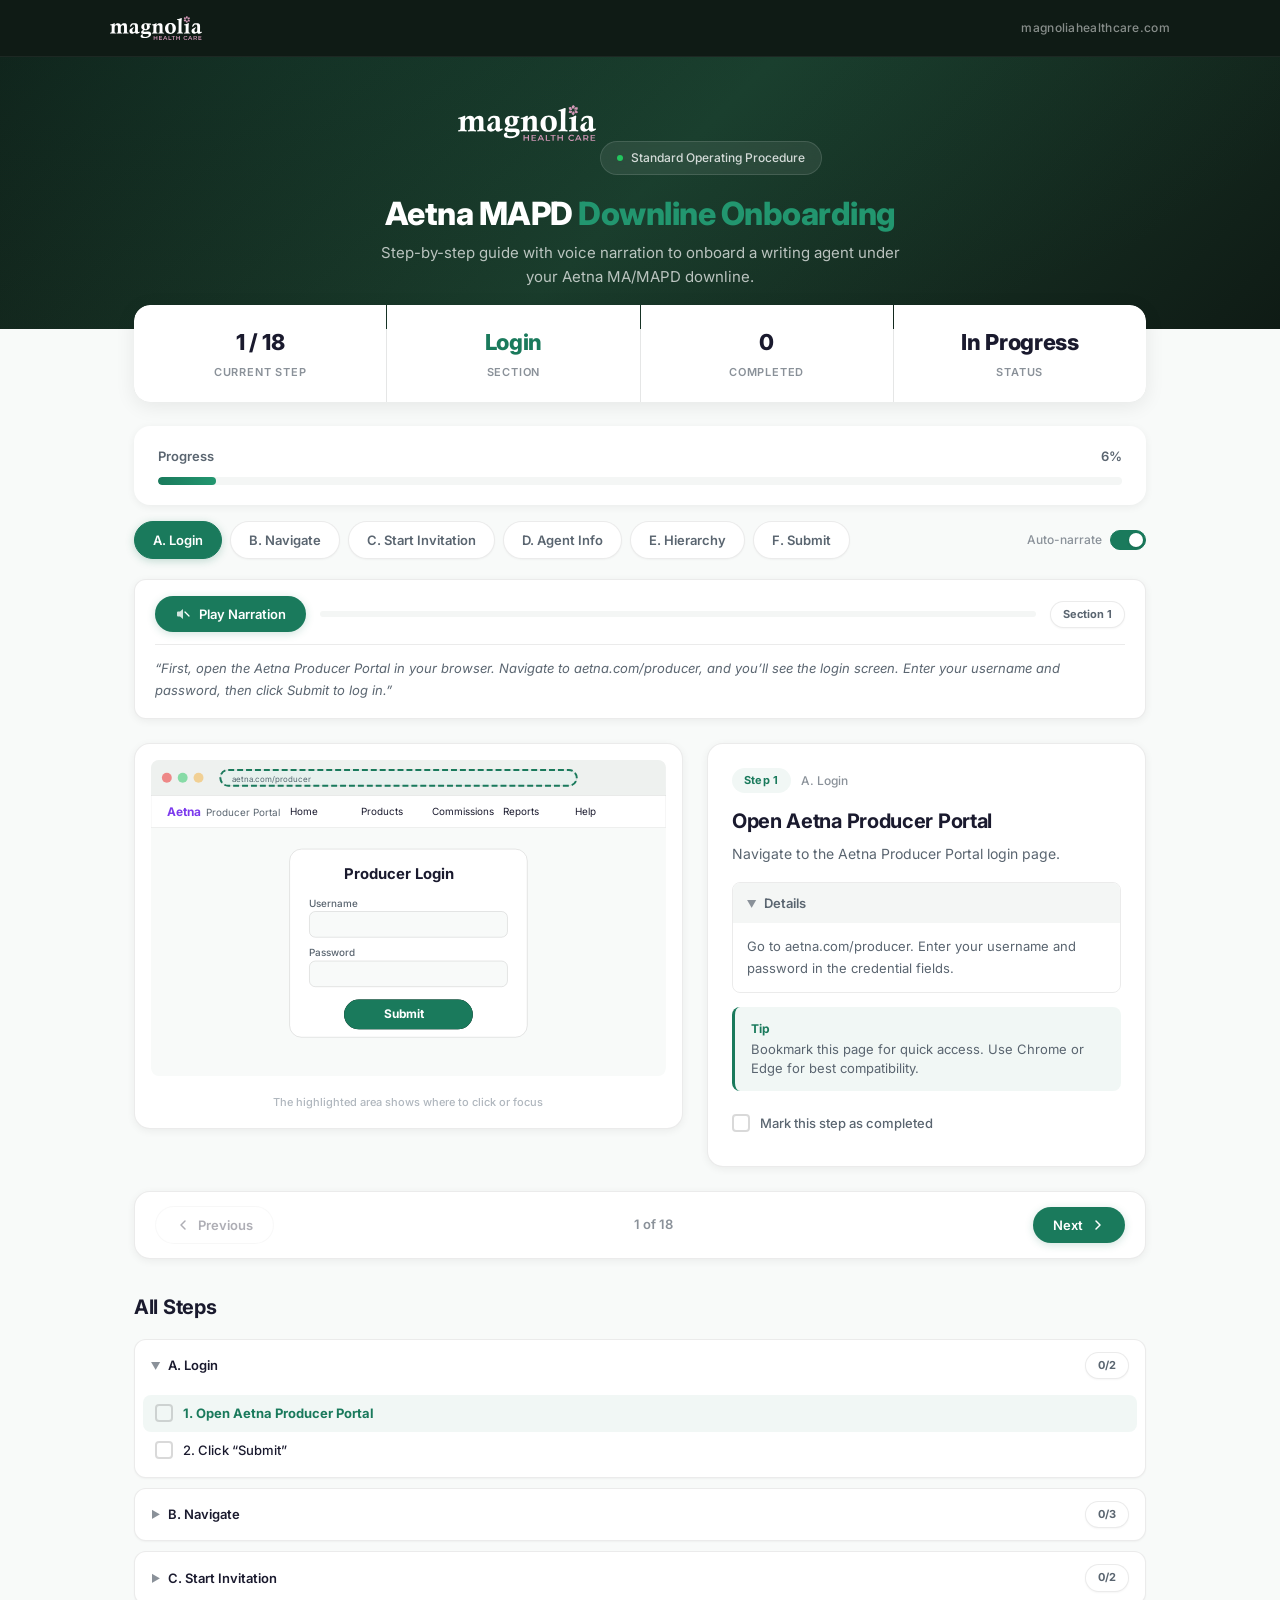
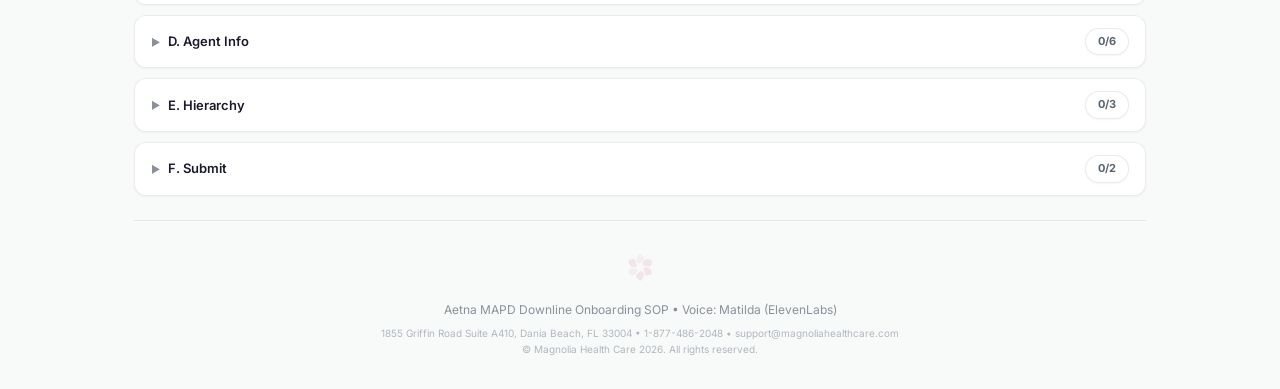
==== commit c5b4a250: "Add Magnolia Health Care official branding and logo Made-with: Cursor" ====
--- a/index.html
+++ b/index.html
@@ -3,6 +3,7 @@
 <head>
 <meta charset="UTF-8">
 <meta name="viewport" content="width=device-width, initial-scale=1.0">
+<link rel="icon" type="image/png" id="favicon">
 <title>Aetna MAPD Downline Onboarding — Magnolia Health Care</title>
 <link rel="preconnect" href="https://fonts.googleapis.com">
 <link href="https://fonts.googleapis.com/css2?family=Inter:wght@400;500;600;700;800&display=swap" rel="stylesheet">
@@ -60,6 +61,31 @@
     -webkit-font-smoothing: antialiased;
   }
 
+  .top-nav {
+    background: var(--magnolia-dark);
+    border-bottom: 1px solid rgba(255,255,255,0.06);
+    padding: 0 24px;
+    position: sticky;
+    top: 0;
+    z-index: 100;
+  }
+  .top-nav-inner {
+    max-width: 1060px;
+    margin: 0 auto;
+    display: flex;
+    align-items: center;
+    justify-content: space-between;
+    height: 56px;
+  }
+  .nav-logo { height: 24px; }
+  .nav-right { display: flex; align-items: center; gap: 16px; }
+  .nav-link {
+    font-size: 12px;
+    font-weight: 500;
+    color: rgba(255,255,255,0.5);
+    letter-spacing: 0.3px;
+  }
+
   /* Hero header */
   .hero {
     background: var(--bg-hero);
@@ -91,6 +117,7 @@
     font-size: 32px; font-weight: 800; color: var(--text-on-dark);
     letter-spacing: -0.5px; margin-bottom: 8px; line-height: 1.2;
   }
+  .hero-logo { height: 36px; margin-bottom: 20px; }
   .hero h1 span { color: var(--magnolia-green-light); }
   .hero p { font-size: 15px; color: var(--text-on-dark-secondary); max-width: 520px; margin: 0 auto; }
 
@@ -357,8 +384,9 @@
     text-align: center; padding: 32px 24px;
     border-top: 1px solid var(--stroke); margin-top: 24px;
   }
-  .footer-brand { font-size: 14px; font-weight: 700; color: var(--magnolia-green); margin-bottom: 4px; }
-  .footer-text { font-size: 11px; color: var(--text-muted); }
+  .footer-logo { height: 28px; margin-bottom: 12px; }
+  .footer-text { font-size: 12px; color: var(--text-tertiary); margin-bottom: 6px; }
+  .footer-legal { font-size: 10px; color: var(--text-muted); line-height: 1.6; }
 
   @keyframes pulse-border { 0%, 100% { opacity: 1; } 50% { opacity: 0.4; } }
 
@@ -378,8 +406,17 @@
 <body>
 
 <!-- Hero -->
+<nav class="top-nav">
+  <div class="top-nav-inner">
+    <img src="" id="nav-logo" class="nav-logo" alt="Magnolia Health Care" />
+    <div class="nav-right">
+      <span class="nav-link">magnoliahealthcare.com</span>
+    </div>
+  </div>
+</nav>
 <div class="hero">
   <div class="hero-inner">
+    <img src="" id="hero-logo" class="hero-logo" alt="Magnolia Health Care" />
     <div class="hero-badge"><div class="hero-badge-dot"></div>Standard Operating Procedure</div>
     <h1>Aetna MAPD <span>Downline Onboarding</span></h1>
     <p>Step-by-step guide with voice narration to onboard a writing agent under your Aetna MA/MAPD downline.</p>
@@ -391,6 +428,10 @@
 </div>
 
 <script>
+const LOGO_LIGHT = "[data-uri]";
+const LOGO_DARK = "[data-uri]";
+const MAG_TAG = "[data-uri]";
+const MAG_ICON = "[data-uri]";
 const SECTION_AUDIO = [
   "[data-uri]",
   "[data-uri]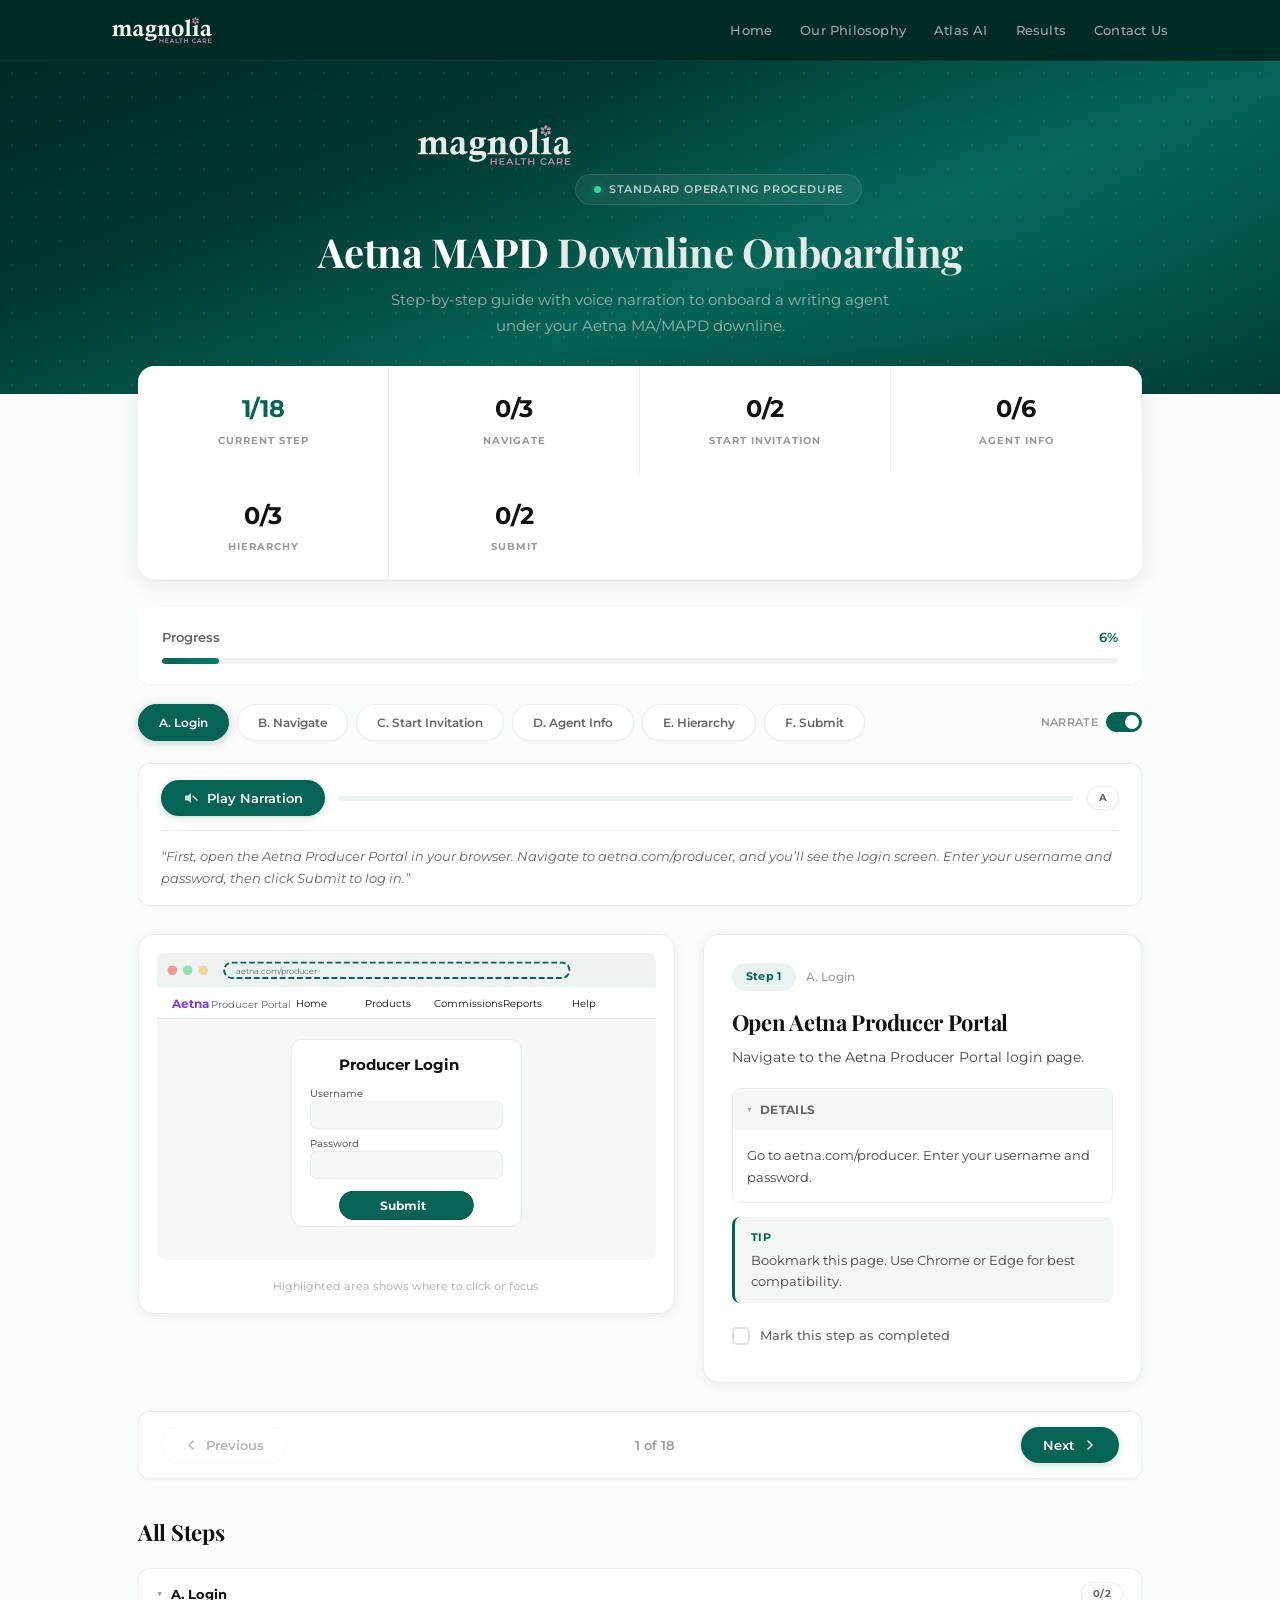
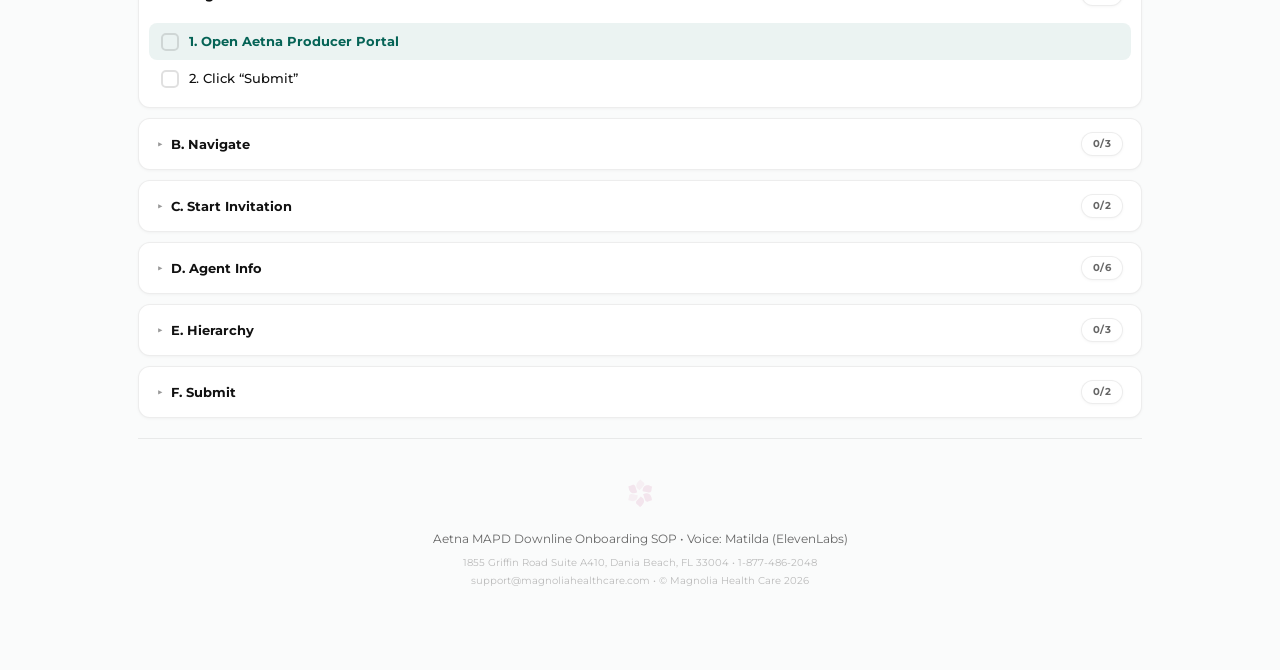
==== commit 1a928992: "Enterprise redesign: exact Magnolia brand match Made-with: Cursor" ====
--- a/index.html
+++ b/index.html
@@ -3,755 +3,331 @@
 <head>
 <meta charset="UTF-8">
 <meta name="viewport" content="width=device-width, initial-scale=1.0">
-<link rel="icon" type="image/png" id="favicon">
-<title>Aetna MAPD Downline Onboarding — Magnolia Health Care</title>
+<title>Aetna MAPD Downline Onboarding \u2014 Magnolia Health Care</title>
+<link rel="icon" type="image/png" href="[data-uri]">
 <link rel="preconnect" href="https://fonts.googleapis.com">
-<link href="https://fonts.googleapis.com/css2?family=Inter:wght@400;500;600;700;800&display=swap" rel="stylesheet">
+<link href="https://fonts.googleapis.com/css2?family=Playfair+Display:wght@400;500;600;700;800&family=Montserrat:wght@400;500;600;700&display=swap" rel="stylesheet">
 <style>
-  :root {
-    --magnolia-green: #1a7a5c;
-    --magnolia-green-light: #22966f;
-    --magnolia-green-bg: rgba(26,122,92,0.06);
-    --magnolia-green-bg-hover: rgba(26,122,92,0.10);
-    --magnolia-dark: #0f1b15;
-    --magnolia-navy: #1a1a2e;
-
-    --bg: #ffffff;
-    --bg-section: #f8faf9;
-    --bg-card: #ffffff;
-    --bg-hero: linear-gradient(135deg, #0f1b15 0%, #1a3a2a 50%, #0f1b15 100%);
-
-    --text-primary: #1a1a2e;
-    --text-secondary: #5a6570;
-    --text-tertiary: #8a9199;
-    --text-muted: #b0b7be;
-    --text-on-dark: #ffffff;
-    --text-on-dark-secondary: rgba(255,255,255,0.7);
-
-    --stroke: rgba(0,0,0,0.08);
-    --stroke-hover: rgba(0,0,0,0.15);
-    --fill-light: #f4f6f5;
-    --fill-hover: #eef1ef;
-
-    --success: #1a7a5c;
-    --success-bg: rgba(26,122,92,0.08);
-    --warning: #d97706;
-    --warning-bg: rgba(217,119,6,0.08);
-    --danger: #dc2626;
-    --danger-bg: rgba(220,38,38,0.06);
-
-    --radius-lg: 16px;
-    --radius: 12px;
-    --radius-sm: 8px;
-    --radius-xs: 6px;
-    --radius-pill: 100px;
-
-    --shadow-sm: 0 1px 2px rgba(0,0,0,0.04);
-    --shadow: 0 2px 8px rgba(0,0,0,0.06);
-    --shadow-lg: 0 4px 20px rgba(0,0,0,0.08);
-  }
-
-  * { margin: 0; padding: 0; box-sizing: border-box; }
-
-  body {
-    font-family: 'Inter', -apple-system, BlinkMacSystemFont, 'Segoe UI', Roboto, sans-serif;
-    background: var(--bg-section);
-    color: var(--text-primary);
-    line-height: 1.6;
-    -webkit-font-smoothing: antialiased;
-  }
-
-  .top-nav {
-    background: var(--magnolia-dark);
-    border-bottom: 1px solid rgba(255,255,255,0.06);
-    padding: 0 24px;
-    position: sticky;
-    top: 0;
-    z-index: 100;
-  }
-  .top-nav-inner {
-    max-width: 1060px;
-    margin: 0 auto;
-    display: flex;
-    align-items: center;
-    justify-content: space-between;
-    height: 56px;
-  }
-  .nav-logo { height: 24px; }
-  .nav-right { display: flex; align-items: center; gap: 16px; }
-  .nav-link {
-    font-size: 12px;
-    font-weight: 500;
-    color: rgba(255,255,255,0.5);
-    letter-spacing: 0.3px;
-  }
-
-  /* Hero header */
-  .hero {
-    background: var(--bg-hero);
-    padding: 48px 24px 40px;
-    text-align: center;
-    position: relative;
-    overflow: hidden;
-  }
-  .hero::before {
-    content: '';
-    position: absolute;
-    top: -50%;
-    left: -20%;
-    width: 140%;
-    height: 200%;
-    background: radial-gradient(ellipse at 30% 20%, rgba(26,122,92,0.15) 0%, transparent 60%);
-    pointer-events: none;
-  }
-  .hero-inner { position: relative; max-width: 700px; margin: 0 auto; }
-  .hero-badge {
-    display: inline-flex; align-items: center; gap: 8px;
-    background: rgba(255,255,255,0.08); border: 1px solid rgba(255,255,255,0.12);
-    padding: 6px 16px; border-radius: var(--radius-pill);
-    font-size: 12px; font-weight: 500; color: rgba(255,255,255,0.8);
-    margin-bottom: 20px; backdrop-filter: blur(8px);
-  }
-  .hero-badge-dot { width: 6px; height: 6px; border-radius: 50%; background: #22c55e; }
-  .hero h1 {
-    font-size: 32px; font-weight: 800; color: var(--text-on-dark);
-    letter-spacing: -0.5px; margin-bottom: 8px; line-height: 1.2;
-  }
-  .hero-logo { height: 36px; margin-bottom: 20px; }
-  .hero h1 span { color: var(--magnolia-green-light); }
-  .hero p { font-size: 15px; color: var(--text-on-dark-secondary); max-width: 520px; margin: 0 auto; }
-
-  /* Container */
-  .container { max-width: 1060px; margin: 0 auto; padding: 0 24px; }
-  .main-content { margin-top: -24px; position: relative; z-index: 1; }
-
-  /* Stats strip */
-  .stats-strip {
-    display: grid; grid-template-columns: repeat(4, 1fr); gap: 1px;
-    background: var(--stroke);
-    border-radius: var(--radius-lg);
-    overflow: hidden;
-    box-shadow: var(--shadow-lg);
-    margin-bottom: 24px;
-  }
-  .stat-cell {
-    background: var(--bg-card);
-    padding: 20px 16px;
-    text-align: center;
-  }
-  .stat-cell:first-child { border-radius: var(--radius-lg) 0 0 var(--radius-lg); }
-  .stat-cell:last-child { border-radius: 0 var(--radius-lg) var(--radius-lg) 0; }
-  .stat-value {
-    font-size: 22px; font-weight: 800; color: var(--text-primary);
-    letter-spacing: -0.3px;
-  }
-  .stat-value.green { color: var(--magnolia-green); }
-  .stat-label {
-    font-size: 11px; font-weight: 600; color: var(--text-tertiary);
-    text-transform: uppercase; letter-spacing: 0.8px; margin-top: 4px;
-  }
-
-  /* Progress section */
-  .progress-card {
-    background: var(--bg-card); border-radius: var(--radius-lg);
-    padding: 20px 24px; box-shadow: var(--shadow);
-    margin-bottom: 16px;
-  }
-  .progress-header { display: flex; justify-content: space-between; align-items: center; margin-bottom: 10px; }
-  .progress-header span { font-size: 13px; font-weight: 600; color: var(--text-secondary); }
-  .progress-pct { font-size: 13px; font-weight: 700; color: var(--magnolia-green); }
-  .progress-track {
-    width: 100%; height: 8px; border-radius: 4px;
-    background: var(--fill-light); overflow: hidden;
-  }
-  .progress-fill {
-    height: 100%; border-radius: 4px;
-    background: linear-gradient(90deg, var(--magnolia-green), var(--magnolia-green-light));
-    transition: width 0.5s cubic-bezier(0.4, 0, 0.2, 1);
-  }
-
-  /* Section nav pills */
-  .nav-pills {
-    display: flex; gap: 8px; flex-wrap: wrap; align-items: center;
-    margin-bottom: 20px;
-  }
-  .pill {
-    padding: 8px 18px; border-radius: var(--radius-pill);
-    font-size: 13px; font-weight: 600;
-    border: 1.5px solid var(--stroke); background: var(--bg-card);
-    color: var(--text-secondary); cursor: pointer;
-    transition: all 0.2s ease; white-space: nowrap;
-    box-shadow: var(--shadow-sm);
-  }
-  .pill:hover { border-color: var(--magnolia-green); color: var(--magnolia-green); background: var(--magnolia-green-bg); }
-  .pill.active {
-    background: var(--magnolia-green); border-color: var(--magnolia-green);
-    color: var(--text-on-dark); box-shadow: 0 2px 8px rgba(26,122,92,0.25);
-  }
-  .pill.done {
-    background: var(--success-bg); border-color: var(--success);
-    color: var(--success);
-  }
-  .pill.sm { padding: 4px 12px; font-size: 11px; font-weight: 700; }
-  .spacer { flex: 1; }
-
-  /* Toggle */
-  .toggle-row { display: flex; align-items: center; gap: 8px; }
-  .toggle-label { font-size: 12px; font-weight: 500; color: var(--text-tertiary); }
-  .toggle {
-    width: 36px; height: 20px; border-radius: 10px;
-    background: var(--fill-light); border: 1.5px solid var(--stroke);
-    cursor: pointer; position: relative; transition: all 0.2s;
-  }
-  .toggle.on { background: var(--magnolia-green); border-color: var(--magnolia-green); }
-  .toggle::after {
-    content: ''; position: absolute; top: 2px; left: 2px;
-    width: 14px; height: 14px; border-radius: 50%;
-    background: white; box-shadow: 0 1px 3px rgba(0,0,0,0.15);
-    transition: transform 0.2s;
-  }
-  .toggle.on::after { transform: translateX(16px); }
-
-  /* Audio player */
-  .audio-card {
-    background: var(--bg-card); border-radius: var(--radius);
-    padding: 16px 20px; box-shadow: var(--shadow);
-    border: 1px solid var(--stroke); margin-bottom: 24px;
-  }
-  .audio-controls { display: flex; align-items: center; gap: 14px; }
-  .audio-track {
-    flex: 1; height: 6px; border-radius: 3px;
-    background: var(--fill-light); overflow: hidden;
-  }
-  .audio-fill {
-    height: 100%; border-radius: 3px;
-    background: linear-gradient(90deg, var(--magnolia-green), var(--magnolia-green-light));
-    transition: width 0.15s linear;
-  }
-  .narration-text {
-    font-size: 13px; color: var(--text-secondary);
-    font-style: italic; margin-top: 12px; line-height: 1.7;
-    padding-top: 12px; border-top: 1px solid var(--stroke);
-  }
-
-  /* Buttons */
-  .btn {
-    display: inline-flex; align-items: center; gap: 8px;
-    padding: 10px 20px; border-radius: var(--radius-pill);
-    font-size: 13px; font-weight: 600; font-family: inherit;
-    border: none; cursor: pointer; transition: all 0.2s;
-    white-space: nowrap;
-  }
-  .btn-primary {
-    background: var(--magnolia-green); color: white;
-    box-shadow: 0 2px 8px rgba(26,122,92,0.2);
-  }
-  .btn-primary:hover { background: var(--magnolia-green-light); box-shadow: 0 4px 12px rgba(26,122,92,0.3); }
-  .btn-secondary {
-    background: var(--bg-card); color: var(--text-primary);
-    border: 1.5px solid var(--stroke); box-shadow: var(--shadow-sm);
-  }
-  .btn-secondary:hover { border-color: var(--stroke-hover); background: var(--fill-light); }
-  .btn:disabled { opacity: 0.35; cursor: not-allowed; box-shadow: none; }
-
-  /* Main layout */
-  .main-grid {
-    display: grid; grid-template-columns: 5fr 4fr;
-    gap: 24px; align-items: start; margin-bottom: 24px;
-  }
-
-  /* Screen mock */
-  .mock-card {
-    background: var(--bg-card); border-radius: var(--radius-lg);
-    padding: 16px; box-shadow: var(--shadow); border: 1px solid var(--stroke);
-  }
-  .mock-card svg { width: 100%; border-radius: var(--radius-sm); }
-  .mock-caption {
-    font-size: 11px; font-weight: 500; color: var(--text-muted);
-    text-align: center; margin-top: 10px;
-  }
-
-  /* Step detail panel */
-  .detail-panel {
-    background: var(--bg-card); border-radius: var(--radius-lg);
-    padding: 24px; box-shadow: var(--shadow); border: 1px solid var(--stroke);
-  }
-  .step-badge {
-    display: inline-flex; padding: 4px 12px; border-radius: var(--radius-pill);
-    background: var(--magnolia-green-bg); color: var(--magnolia-green);
-    font-size: 11px; font-weight: 700; letter-spacing: 0.3px;
-  }
-  .step-section-label { font-size: 12px; color: var(--text-tertiary); font-weight: 500; }
-  .step-meta { display: flex; align-items: center; gap: 10px; margin-bottom: 12px; }
-  h2.step-title { font-size: 20px; font-weight: 700; letter-spacing: -0.3px; margin-bottom: 6px; color: var(--text-primary); }
-  .step-desc { font-size: 14px; color: var(--text-secondary); margin-bottom: 16px; line-height: 1.6; }
-
-  /* Details collapsible */
-  .details-card {
-    border: 1px solid var(--stroke); border-radius: var(--radius-sm);
-    overflow: hidden; margin-bottom: 14px;
-  }
-  .details-header {
-    padding: 10px 14px; font-size: 13px; font-weight: 600;
-    color: var(--text-secondary); background: var(--fill-light);
-    cursor: pointer; user-select: none;
-    display: flex; align-items: center; gap: 8px; transition: background 0.15s;
-  }
-  .details-header:hover { background: var(--fill-hover); }
-  .details-chevron { transition: transform 0.2s; font-size: 10px; color: var(--text-tertiary); }
-  .details-chevron.open { transform: rotate(90deg); }
-  .details-body { padding: 12px 14px; font-size: 13px; color: var(--text-secondary); line-height: 1.7; }
-  .details-body.hidden { display: none; }
-
-  /* Callouts */
-  .callout {
-    padding: 12px 16px; border-radius: var(--radius-sm);
-    margin-bottom: 14px; border-left: 3px solid;
-  }
-  .callout.tip {
-    background: var(--magnolia-green-bg); border-left-color: var(--magnolia-green);
-  }
-  .callout.warning {
-    background: var(--danger-bg); border-left-color: var(--danger);
-  }
-  .callout-title { font-size: 12px; font-weight: 700; margin-bottom: 2px; }
-  .callout.tip .callout-title { color: var(--magnolia-green); }
-  .callout.warning .callout-title { color: var(--danger); }
-  .callout-text { font-size: 13px; color: var(--text-secondary); line-height: 1.5; }
-
-  /* Checkbox */
-  .checkbox-row {
-    display: flex; align-items: center; gap: 10px;
-    cursor: pointer; user-select: none; padding: 8px 0;
-  }
-  .checkbox {
-    width: 18px; height: 18px; border-radius: 4px;
-    border: 2px solid var(--stroke-hover);
-    display: flex; align-items: center; justify-content: center;
-    flex-shrink: 0; transition: all 0.15s;
-  }
-  .checkbox.checked { background: var(--magnolia-green); border-color: var(--magnolia-green); }
-  .checkbox-label { font-size: 13px; color: var(--text-secondary); font-weight: 500; }
-
-  /* Navigation bar */
-  .nav-bar {
-    display: flex; align-items: center; gap: 12px;
-    background: var(--bg-card); border-radius: var(--radius-lg);
-    padding: 14px 20px; box-shadow: var(--shadow);
-    border: 1px solid var(--stroke); margin-bottom: 32px;
-  }
-  .nav-counter { font-size: 13px; font-weight: 600; color: var(--text-tertiary); }
-
-  /* Section heading */
-  .section-heading {
-    font-size: 20px; font-weight: 700; color: var(--text-primary);
-    letter-spacing: -0.3px; margin-bottom: 16px;
-  }
-
-  /* Checklist cards */
-  .checklist-card {
-    background: var(--bg-card); border: 1px solid var(--stroke);
-    border-radius: var(--radius); overflow: hidden;
-    margin-bottom: 10px; box-shadow: var(--shadow-sm);
-    transition: box-shadow 0.2s;
-  }
-  .checklist-card:hover { box-shadow: var(--shadow); }
-  .checklist-header {
-    padding: 12px 16px; display: flex; align-items: center;
-    justify-content: space-between; cursor: pointer; user-select: none;
-    transition: background 0.15s;
-  }
-  .checklist-header:hover { background: var(--fill-light); }
-  .checklist-title {
-    font-size: 13px; font-weight: 600; color: var(--text-primary);
-    display: flex; align-items: center; gap: 8px;
-  }
-  .checklist-body { padding: 4px 8px 8px; }
-  .checklist-body.hidden { display: none; }
-  .step-row {
-    display: flex; align-items: center; gap: 10px;
-    padding: 8px 12px; border-radius: var(--radius-sm);
-    cursor: pointer; transition: background 0.15s;
-  }
-  .step-row:hover { background: var(--fill-light); }
-  .step-row.active { background: var(--magnolia-green-bg); }
-  .step-row-label { font-size: 13px; font-weight: 500; color: var(--text-primary); }
-  .step-row-label.done { text-decoration: line-through; color: var(--text-muted); }
-  .step-row-label.current { font-weight: 700; color: var(--magnolia-green); }
-
-  /* Footer */
-  .footer {
-    text-align: center; padding: 32px 24px;
-    border-top: 1px solid var(--stroke); margin-top: 24px;
-  }
-  .footer-logo { height: 28px; margin-bottom: 12px; }
-  .footer-text { font-size: 12px; color: var(--text-tertiary); margin-bottom: 6px; }
-  .footer-legal { font-size: 10px; color: var(--text-muted); line-height: 1.6; }
-
-  @keyframes pulse-border { 0%, 100% { opacity: 1; } 50% { opacity: 0.4; } }
-
-  @media (max-width: 768px) {
-    .main-grid { grid-template-columns: 1fr; }
-    .stats-strip { grid-template-columns: repeat(2, 1fr); }
-    .stat-cell:first-child { border-radius: var(--radius-lg) 0 0 0; }
-    .stat-cell:nth-child(2) { border-radius: 0 var(--radius-lg) 0 0; }
-    .stat-cell:nth-child(3) { border-radius: 0 0 0 var(--radius-lg); }
-    .stat-cell:last-child { border-radius: 0 0 var(--radius-lg) 0; }
-    .hero h1 { font-size: 24px; }
-    .nav-pills { gap: 6px; }
-    .pill { padding: 6px 14px; font-size: 12px; }
-  }
+*{margin:0;padding:0;box-sizing:border-box}
+:root{
+  --green:#056356;--green-l:#067e6d;--green-d:#003830;--green-xd:#002a24;
+  --green-bg:rgba(5,99,86,.05);--green-bg2:rgba(5,99,86,.08);--green-bg3:rgba(5,99,86,.12);
+  --sage:#e3eae9;--sage-l:#eef3f2;--sage-xl:#f6f8f7;
+  --bg:#fafbfb;--white:#fff;
+  --t1:#111;--t2:#444;--t3:#666;--t4:#999;--t5:#bbb;
+  --stroke:rgba(0,0,0,.07);--stroke-h:rgba(0,0,0,.12);
+  --danger:#dc2626;--danger-bg:rgba(220,38,38,.05);
+  --r:12px;--r-sm:8px;--r-pill:100px;
+  --sh:0 1px 3px rgba(0,0,0,.04);--sh-md:0 2px 12px rgba(0,0,0,.06);--sh-lg:0 4px 24px rgba(0,0,0,.08);
+}
+body{font-family:Montserrat,-apple-system,BlinkMacSystemFont,sans-serif;background:var(--bg);color:var(--t1);line-height:1.6;-webkit-font-smoothing:antialiased}
+.serif{font-family:'Playfair Display',Georgia,serif}
+
+/* ─── Top Nav ─── */
+.nav{background:var(--green-xd);position:sticky;top:0;z-index:100;border-bottom:1px solid rgba(255,255,255,.06)}
+.nav-in{max-width:1120px;margin:0 auto;display:flex;align-items:center;justify-content:space-between;height:60px;padding:0 32px}
+.nav-logo{height:26px;opacity:.95}
+.nav-links{display:flex;gap:28px}
+.nav-links a{font-size:13px;font-weight:500;color:rgba(255,255,255,.6);text-decoration:none;letter-spacing:.2px;transition:color .2s}
+.nav-links a:hover{color:rgba(255,255,255,.95)}
+
+/* ─── Hero ─── */
+.hero{background:linear-gradient(160deg,var(--green-xd) 0%,var(--green-d) 30%,var(--green) 60%,var(--green-d) 100%);padding:64px 32px 56px;text-align:center;position:relative;overflow:hidden}
+.hero::before{content:'';position:absolute;inset:0;background-image:radial-gradient(rgba(255,255,255,.08) 1px,transparent 1px);background-size:24px 24px;pointer-events:none}
+.hero::after{content:'';position:absolute;top:-40%;right:-20%;width:80%;height:180%;background:radial-gradient(ellipse,rgba(6,126,109,.25) 0%,transparent 65%);pointer-events:none}
+.hero-in{position:relative;max-width:680px;margin:0 auto;z-index:1}
+.hero-logo{height:40px;margin-bottom:28px;opacity:.9}
+.hero-badge{display:inline-flex;align-items:center;gap:8px;background:rgba(255,255,255,.07);border:1px solid rgba(255,255,255,.1);padding:6px 18px;border-radius:var(--r-pill);font-size:11px;font-weight:600;color:rgba(255,255,255,.7);letter-spacing:.8px;text-transform:uppercase;margin-bottom:24px;backdrop-filter:blur(8px)}
+.hero-dot{width:7px;height:7px;border-radius:50%;background:#34d399;box-shadow:0 0 8px rgba(52,211,153,.4)}
+.hero h1{font-size:40px;font-weight:700;color:#fff;line-height:1.15;letter-spacing:-.5px;margin-bottom:12px}
+.hero h1 em{font-style:normal;color:var(--sage)}
+.hero p{font-size:15px;color:rgba(255,255,255,.55);max-width:500px;margin:0 auto;font-weight:400;line-height:1.7}
+
+/* ─── Container ─── */
+.wrap{max-width:1060px;margin:0 auto;padding:0 28px}
+.content{margin-top:-28px;position:relative;z-index:2;padding-bottom:40px}
+
+/* ─── Stats ─── */
+.stats{display:grid;grid-template-columns:repeat(4,1fr);background:var(--white);border-radius:16px;box-shadow:var(--sh-lg);overflow:hidden;margin-bottom:28px}
+.stat{padding:24px 16px;text-align:center;border-right:1px solid var(--stroke)}
+.stat:last-child{border-right:none}
+.stat-val{font-size:24px;font-weight:700;letter-spacing:-.3px}
+.stat-val.gr{color:var(--green)}
+.stat-lbl{font-size:10px;font-weight:700;color:var(--t4);text-transform:uppercase;letter-spacing:1px;margin-top:4px}
+
+/* ─── Progress ─── */
+.prog-card{background:var(--white);border-radius:var(--r);padding:20px 24px;box-shadow:var(--sh);margin-bottom:20px}
+.prog-row{display:flex;justify-content:space-between;align-items:center;margin-bottom:10px}
+.prog-row span{font-size:13px;font-weight:600;color:var(--t3)}
+.prog-pct{color:var(--green)!important}
+.prog-track{width:100%;height:6px;border-radius:3px;background:var(--sage-l);overflow:hidden}
+.prog-fill{height:100%;border-radius:3px;background:linear-gradient(90deg,var(--green),var(--green-l));transition:width .5s cubic-bezier(.4,0,.2,1)}
+
+/* ─── Pills ─── */
+.pills{display:flex;gap:8px;flex-wrap:wrap;align-items:center;margin-bottom:22px}
+.pill{padding:8px 20px;border-radius:var(--r-pill);font-size:12px;font-weight:600;border:1.5px solid var(--stroke);background:var(--white);color:var(--t3);cursor:pointer;transition:all .2s;box-shadow:var(--sh);white-space:nowrap}
+.pill:hover{border-color:var(--green);color:var(--green);background:var(--green-bg)}
+.pill.on{background:var(--green);border-color:var(--green);color:#fff;box-shadow:0 2px 10px rgba(5,99,86,.25)}
+.pill.dn{background:var(--green-bg);border-color:var(--green-l);color:var(--green)}
+.pill.sm{padding:3px 11px;font-size:10px;font-weight:700;letter-spacing:.3px}
+.spc{flex:1}
+.tog-row{display:flex;align-items:center;gap:8px}
+.tog-lbl{font-size:11px;font-weight:600;color:var(--t4);letter-spacing:.3px;text-transform:uppercase}
+.tog{width:36px;height:20px;border-radius:10px;background:var(--sage);cursor:pointer;position:relative;transition:all .2s;border:1.5px solid var(--stroke)}
+.tog.on{background:var(--green);border-color:var(--green)}
+.tog::after{content:'';position:absolute;top:2px;left:2px;width:14px;height:14px;border-radius:50%;background:#fff;box-shadow:0 1px 3px rgba(0,0,0,.12);transition:transform .2s}
+.tog.on::after{transform:translateX(16px)}
+
+/* ─── Audio ─── */
+.audio{background:var(--white);border-radius:var(--r);padding:16px 22px;box-shadow:var(--sh);border:1px solid var(--stroke);margin-bottom:28px}
+.audio-row{display:flex;align-items:center;gap:14px}
+.audio-trk{flex:1;height:5px;border-radius:3px;background:var(--sage-l);overflow:hidden}
+.audio-fill{height:100%;border-radius:3px;background:linear-gradient(90deg,var(--green),var(--green-l));transition:width .15s linear}
+.audio-txt{font-size:13px;color:var(--t3);font-style:italic;margin-top:14px;line-height:1.7;padding-top:14px;border-top:1px solid var(--stroke)}
+
+/* ─── Buttons ─── */
+.btn{display:inline-flex;align-items:center;gap:8px;padding:10px 22px;border-radius:var(--r-pill);font-size:13px;font-weight:600;font-family:inherit;border:none;cursor:pointer;transition:all .2s;white-space:nowrap}
+.btn-p{background:var(--green);color:#fff;box-shadow:0 2px 8px rgba(5,99,86,.2)}
+.btn-p:hover{background:var(--green-l);box-shadow:0 4px 16px rgba(5,99,86,.3)}
+.btn-s{background:var(--white);color:var(--t1);border:1.5px solid var(--stroke);box-shadow:var(--sh)}
+.btn-s:hover{border-color:var(--stroke-h);background:var(--sage-xl)}
+.btn:disabled{opacity:.3;cursor:not-allowed;box-shadow:none}
+
+/* ─── Main Grid ─── */
+.grid2{display:grid;grid-template-columns:55fr 45fr;gap:28px;align-items:start;margin-bottom:28px}
+
+/* ─── Mock ─── */
+.mock-card{background:var(--white);border-radius:16px;padding:18px;box-shadow:var(--sh-md);border:1px solid var(--stroke)}
+.mock-card svg{width:100%;border-radius:var(--r-sm)}
+.mock-cap{font-size:11px;font-weight:500;color:var(--t5);text-align:center;margin-top:10px}
+
+/* ─── Detail Panel ─── */
+.detail{background:var(--white);border-radius:16px;padding:28px;box-shadow:var(--sh-md);border:1px solid var(--stroke)}
+.s-badge{display:inline-flex;padding:5px 14px;border-radius:var(--r-pill);background:var(--green-bg2);color:var(--green);font-size:11px;font-weight:700;letter-spacing:.3px}
+.s-sec{font-size:12px;color:var(--t4);font-weight:500}
+.s-meta{display:flex;align-items:center;gap:10px;margin-bottom:14px}
+.s-title{font-size:22px;font-weight:700;letter-spacing:-.3px;margin-bottom:6px;color:var(--t1)}
+.s-desc{font-size:14px;color:var(--t2);margin-bottom:18px;line-height:1.7}
+
+.d-card{border:1px solid var(--stroke);border-radius:var(--r-sm);overflow:hidden;margin-bottom:14px}
+.d-hdr{padding:11px 14px;font-size:12px;font-weight:700;color:var(--t3);background:var(--sage-xl);cursor:pointer;display:flex;align-items:center;gap:8px;transition:background .15s;letter-spacing:.3px;text-transform:uppercase}
+.d-hdr:hover{background:var(--sage-l)}
+.d-chev{transition:transform .2s;font-size:9px;color:var(--t4)}
+.d-chev.op{transform:rotate(90deg)}
+.d-body{padding:14px;font-size:13px;color:var(--t2);line-height:1.7}
+.d-body.hid{display:none}
+
+.co{padding:12px 16px;border-radius:var(--r-sm);margin-bottom:14px;border-left:3px solid}
+.co.tip{background:var(--green-bg);border-left-color:var(--green)}
+.co.warn{background:var(--danger-bg);border-left-color:var(--danger)}
+.co-t{font-size:11px;font-weight:700;margin-bottom:3px;text-transform:uppercase;letter-spacing:.5px}
+.co.tip .co-t{color:var(--green)}
+.co.warn .co-t{color:var(--danger)}
+.co-x{font-size:13px;color:var(--t2);line-height:1.6}
+
+/* ─── Checkbox ─── */
+.chk-row{display:flex;align-items:center;gap:10px;cursor:pointer;padding:8px 0}
+.chk{width:18px;height:18px;border-radius:5px;border:2px solid var(--stroke-h);display:flex;align-items:center;justify-content:center;flex-shrink:0;transition:all .15s}
+.chk.on{background:var(--green);border-color:var(--green)}
+.chk-lbl{font-size:13px;color:var(--t3);font-weight:500}
+
+/* ─── Nav Bar ─── */
+.navb{display:flex;align-items:center;gap:12px;background:var(--white);border-radius:var(--r);padding:14px 22px;box-shadow:var(--sh);border:1px solid var(--stroke);margin-bottom:36px}
+.navb-ct{font-size:13px;font-weight:600;color:var(--t4)}
+
+/* ─── Section Heading ─── */
+.sec-h{font-size:22px;font-weight:700;color:var(--t1);letter-spacing:-.3px;margin-bottom:18px}
+
+/* ─── Checklist ─── */
+.cl-card{background:var(--white);border:1px solid var(--stroke);border-radius:var(--r);overflow:hidden;margin-bottom:10px;box-shadow:var(--sh);transition:box-shadow .2s}
+.cl-card:hover{box-shadow:var(--sh-md)}
+.cl-hdr{padding:13px 18px;display:flex;align-items:center;justify-content:space-between;cursor:pointer;transition:background .15s}
+.cl-hdr:hover{background:var(--sage-xl)}
+.cl-ttl{font-size:13px;font-weight:700;color:var(--t1);display:flex;align-items:center;gap:8px}
+.cl-body{padding:4px 10px 10px}
+.cl-body.hid{display:none}
+.sr{display:flex;align-items:center;gap:10px;padding:8px 12px;border-radius:var(--r-sm);cursor:pointer;transition:background .15s}
+.sr:hover{background:var(--sage-xl)}
+.sr.act{background:var(--green-bg2)}
+.sr-lbl{font-size:13px;font-weight:500;color:var(--t1)}
+.sr-lbl.dn{text-decoration:line-through;color:var(--t5)}
+.sr-lbl.cur{font-weight:700;color:var(--green)}
+
+/* ─── Footer ─── */
+.foot{text-align:center;padding:40px 28px;border-top:1px solid var(--stroke);margin-top:20px}
+.foot-logo{height:28px;margin-bottom:14px}
+.foot-t{font-size:12px;color:var(--t3);margin-bottom:6px}
+.foot-l{font-size:10px;color:var(--t5);line-height:1.8}
+
+@keyframes pb{0%,100%{opacity:1}50%{opacity:.35}}
+@media(max-width:768px){
+  .grid2{grid-template-columns:1fr}
+  .stats{grid-template-columns:repeat(2,1fr)}
+  .stat:nth-child(2){border-right:none}
+  .stat:nth-child(1),.stat:nth-child(2){border-bottom:1px solid var(--stroke)}
+  .hero h1{font-size:28px}
+  .nav-links{display:none}
+  .pills{gap:6px}
+  .pill{padding:6px 14px;font-size:11px}
+}
 </style>
 </head>
 <body>
 
-<!-- Hero -->
-<nav class="top-nav">
-  <div class="top-nav-inner">
-    <img src="" id="nav-logo" class="nav-logo" alt="Magnolia Health Care" />
-    <div class="nav-right">
-      <span class="nav-link">magnoliahealthcare.com</span>
+<nav class="nav"><div class="nav-in">
+  <img src="[data-uri]" class="nav-logo" alt="Magnolia Health Care">
+  <div class="nav-links">
+    <a href="https://magnoliahealthcare.com">Home</a>
+    <a href="https://magnoliahealthcare.com/#philosophy">Our Philosophy</a>
+    <a href="https://magnoliahealthcare.com/#atlas">Atlas AI</a>
+    <a href="https://magnoliahealthcare.com/#results">Results</a>
+    <a href="https://magnoliahealthcare.com/#contact">Contact Us</a>
+  </div>
+</div></nav>
+
+<div class="hero"><div class="hero-in">
+  <img src="[data-uri]" class="hero-logo" alt="Magnolia Health Care">
+  <div class="hero-badge"><div class="hero-dot"></div>Standard Operating Procedure</div>
+  <h1 class="serif">Aetna MAPD <em>Downline Onboarding</em></h1>
+  <p>Step-by-step guide with voice narration to onboard a writing agent under your Aetna MA/MAPD downline.</p>
+</div></div>
+
+<div class="wrap"><div class="content" id="app"></div></div>
+
+<script>
+const LL="[data-uri]",LD="[data-uri]",IC="[data-uri]";
+const AUDIO=["[data-uri]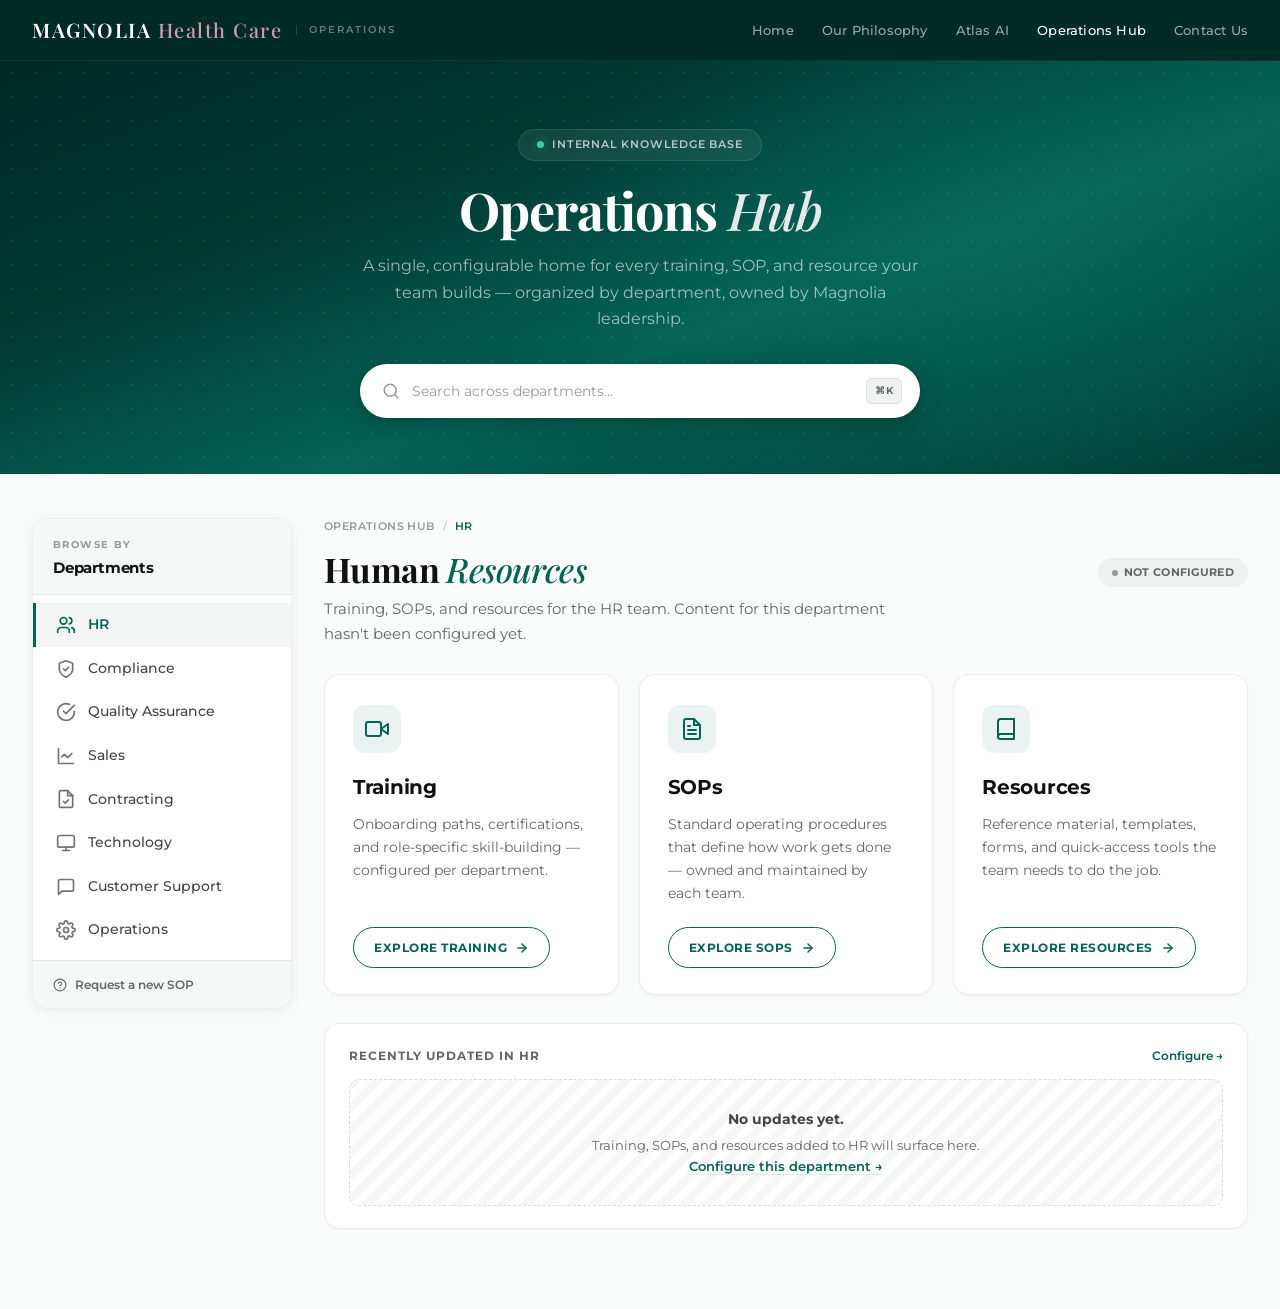
